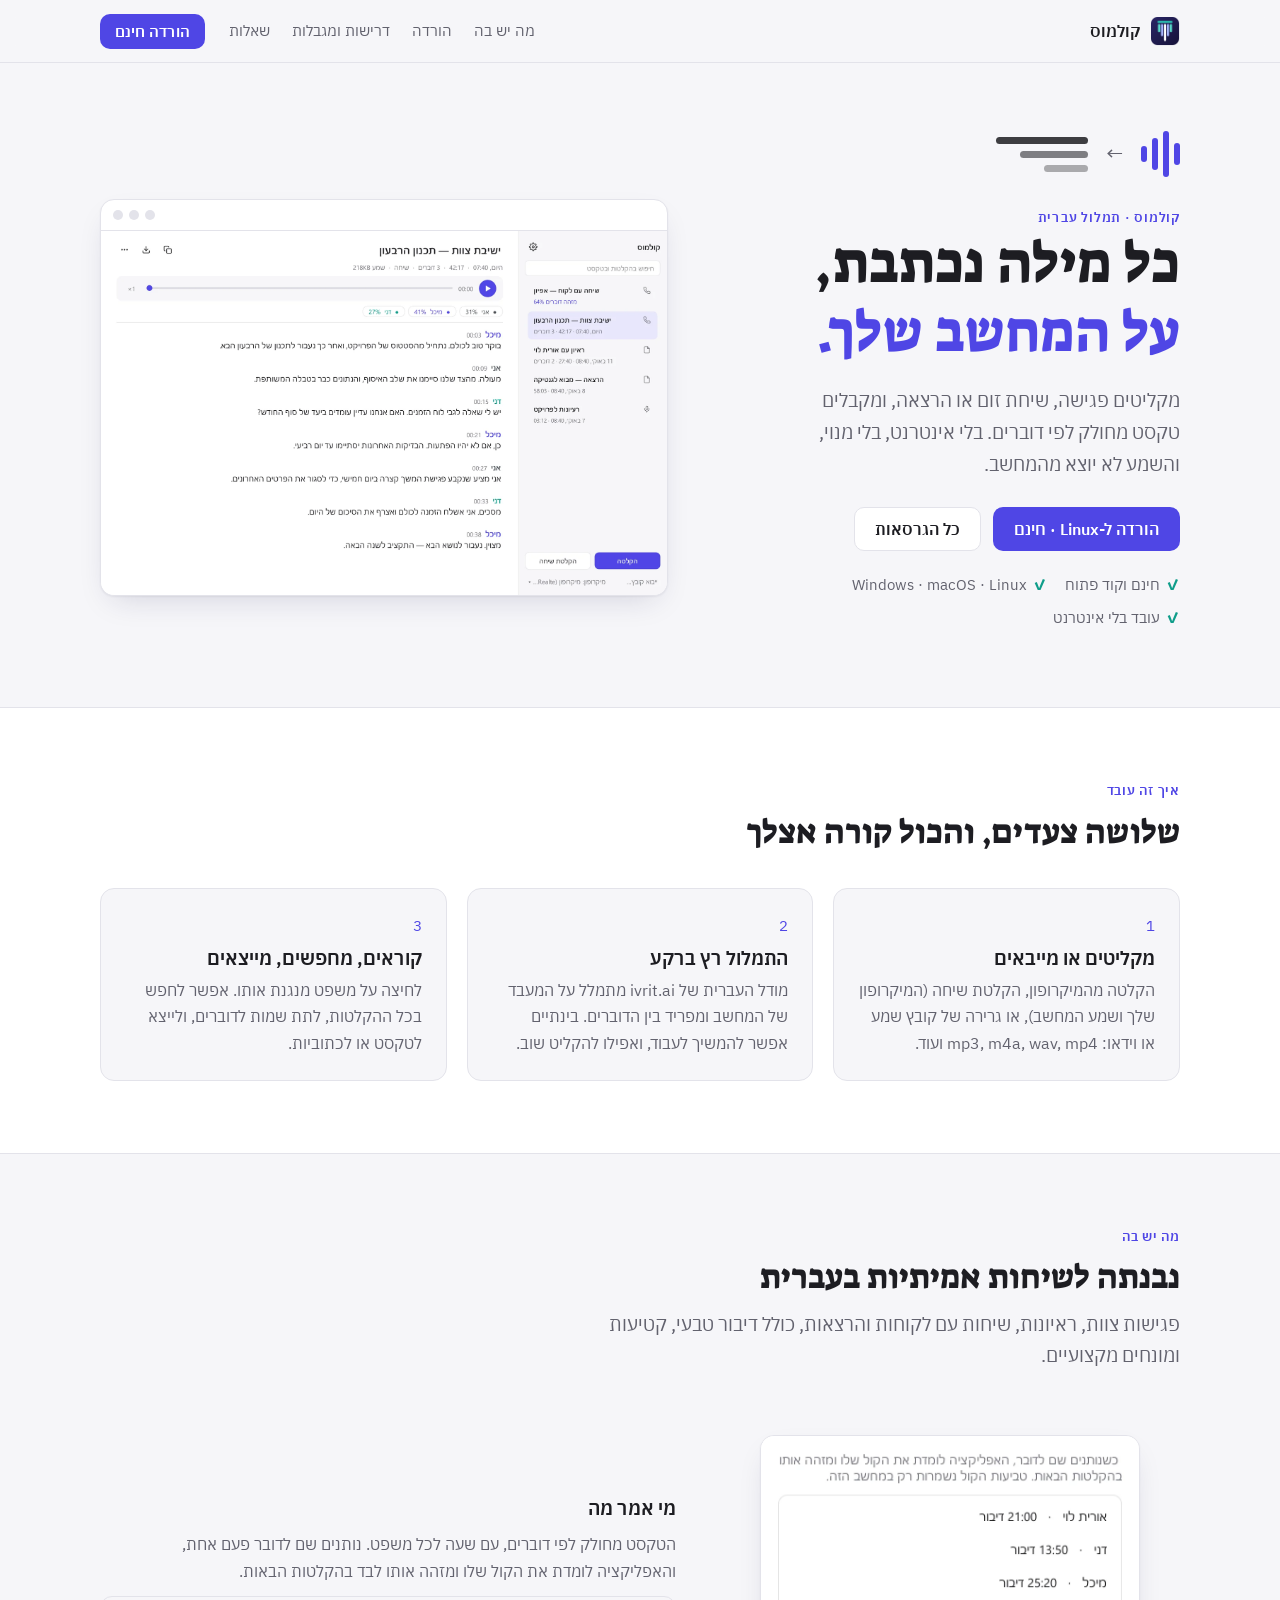
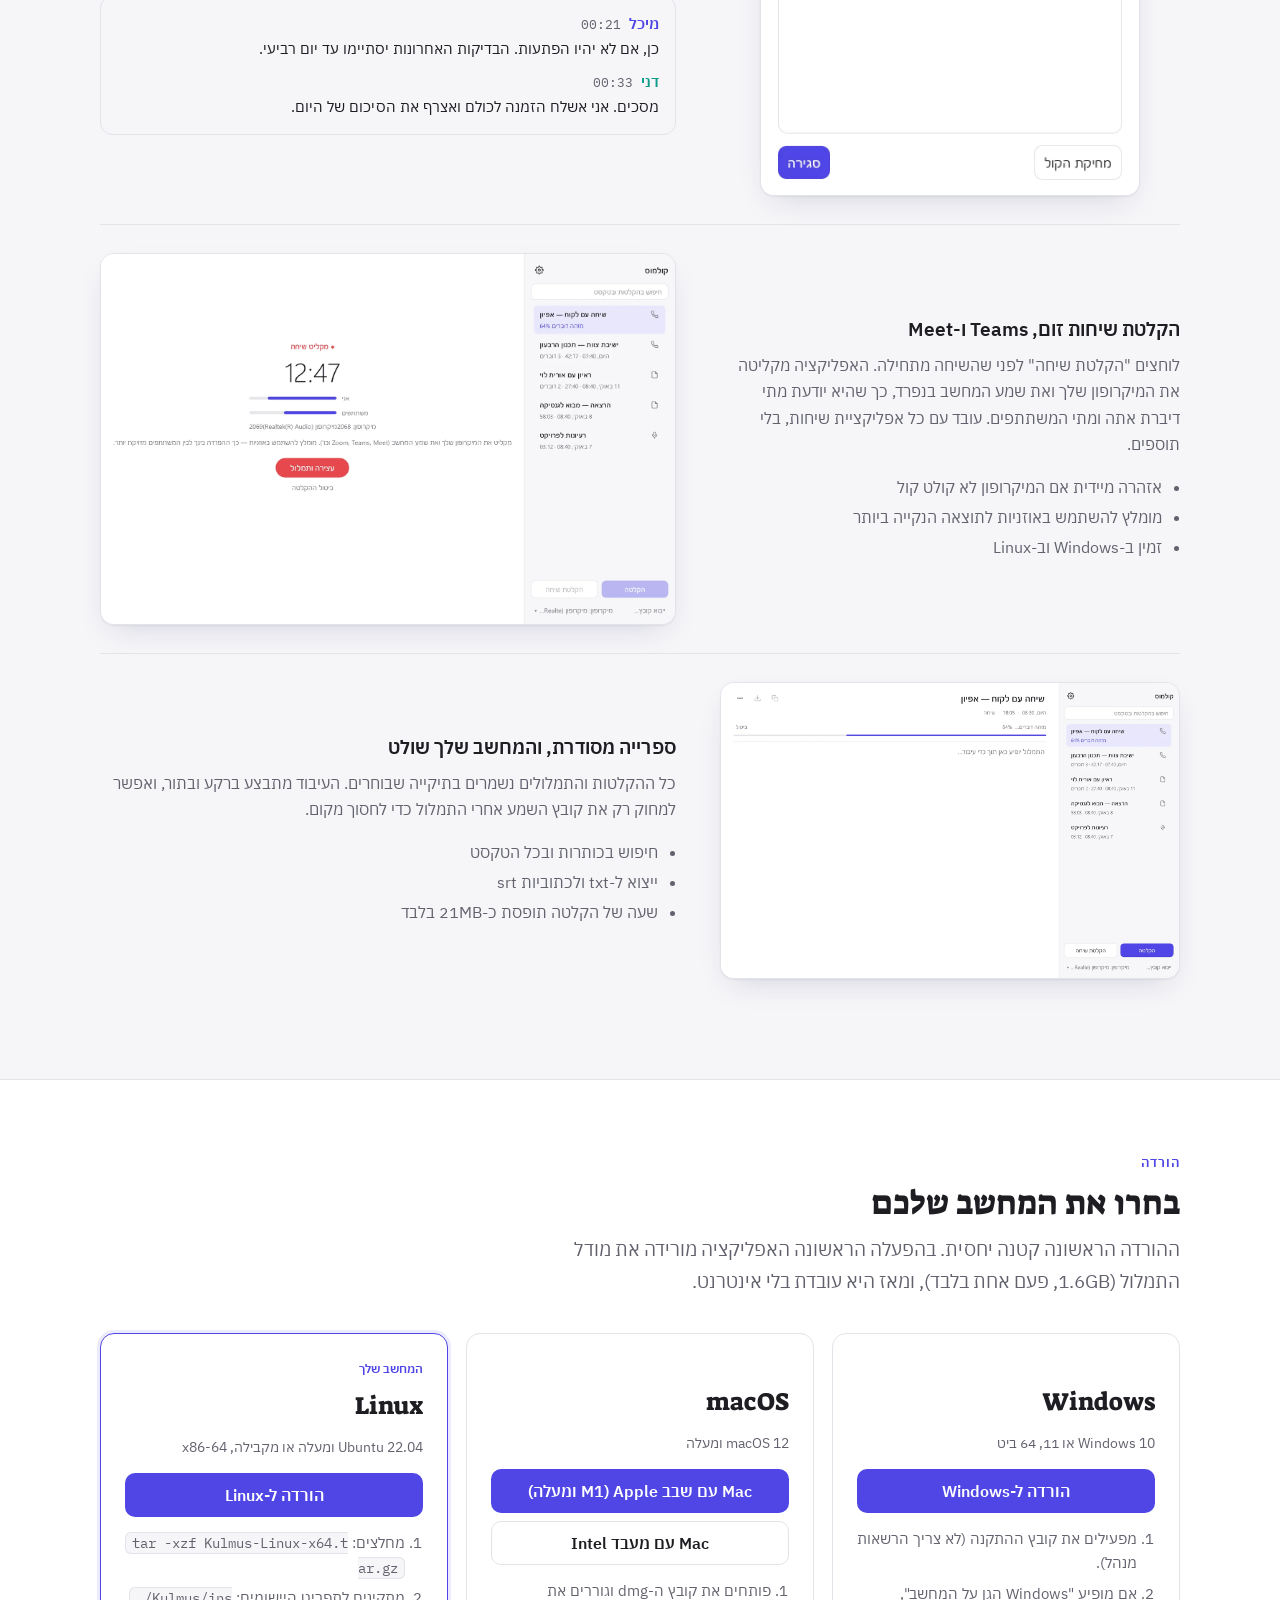
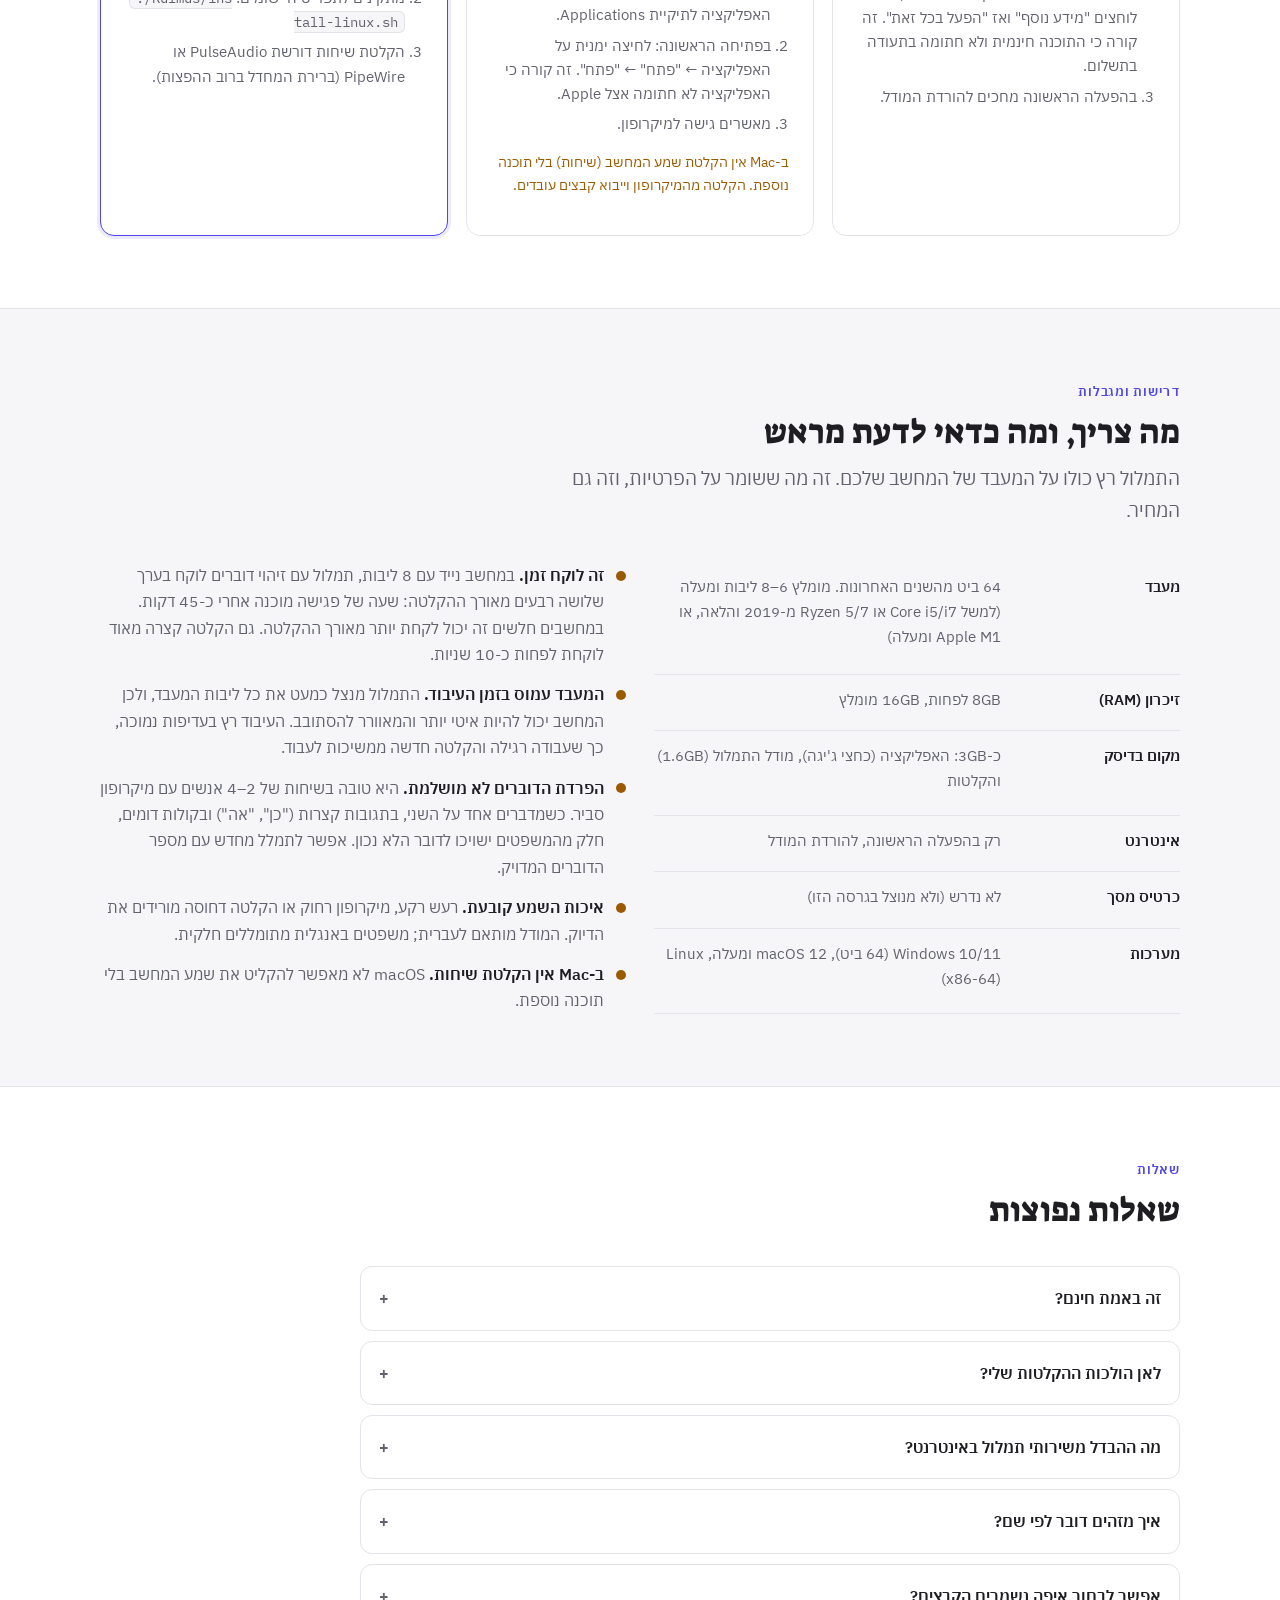
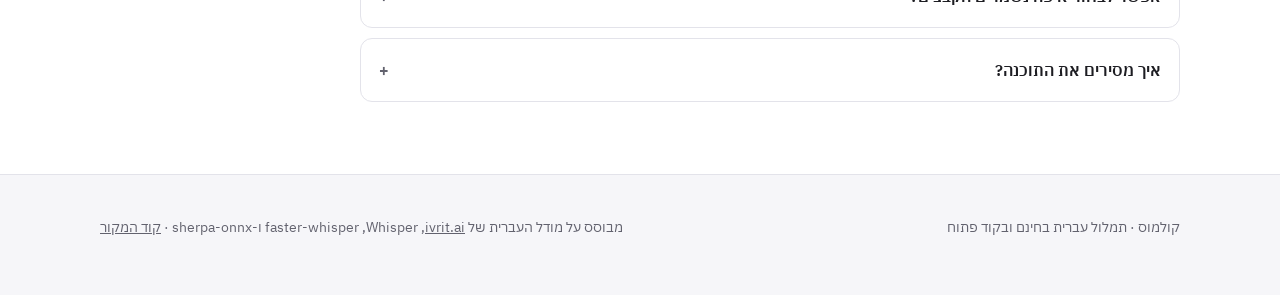
==== site/index.html @ 9f20a171 "Kulmus 1.0.0: offline Hebrew transcription for Windows, macOS and Linux Co-Authored-By: Claude Opus " ====
<!doctype html>
<html lang="he" dir="rtl">
<head>
<meta charset="utf-8">
<meta name="viewport" content="width=device-width, initial-scale=1, viewport-fit=cover">
<meta name="description" content="קולמוס: תוכנה חינמית בקוד פתוח לתמלול עברית על המחשב, בלי אינטרנט: הקלטות, שיחות זום וקבצים, עם הפרדת דוברים וזיהוי קולות לפי שם. Windows, macOS ו-Linux.">
<meta property="og:title" content="קולמוס — תמלול עברית על המחשב שלך">
<meta property="og:description" content="חינם, קוד פתוח, בלי אינטרנט. הקלטות, שיחות זום וקבצים, עם הפרדת דוברים.">
<meta property="og:image" content="img/main.webp">
<link rel="icon" type="image/png" href="img/favicon.png">
<title>קולמוס</title>
<link rel="preconnect" href="https://fonts.googleapis.com">
<link rel="preconnect" href="https://fonts.gstatic.com" crossorigin>
<link rel="stylesheet" href="https://fonts.googleapis.com/css2?family=IBM+Plex+Mono:wght@400;500&family=IBM+Plex+Sans+Hebrew:wght@400;500;600&family=Suez+One&display=swap">
<style>
/* Layout: right-to-left product page; the hero pairs the promise with the real app window, then
   features (each with its screenshot), downloads per OS, requirements, limits, questions. */
:root {
  --bg: #F6F6F9;          /* page ground, a grey tinted toward the app's indigo */
  --surface: #FFFFFF;     /* cards, window frames */
  --ink: #1D1D22;         /* text (the app's own text colour) */
  --muted: #62626E;       /* secondary text */
  --line: #E3E3EA;        /* hairlines */
  --accent: #4F46E5;      /* the app's indigo */
  --accent-ink: #FFFFFF;
  --accent-soft: #ECEBFD;
  --teal: #0F9D8A;        /* second speaker colour in the app */
  --warn: #9A5B00;
  --shadow: 0 1px 2px rgb(30 27 75 / 6%), 0 12px 32px -12px rgb(30 27 75 / 18%);
  --display: "Suez One", "Frank Ruhl Libre", Georgia, serif;
  --body: "IBM Plex Sans Hebrew", "Segoe UI", Arial, sans-serif;
  --mono: "IBM Plex Mono", Consolas, monospace;
  --step-0: 1rem; --step-1: 1.2rem; --step-2: 1.55rem; --step-3: 2.1rem; --step-4: clamp(2.3rem, 5.2vw, 3.6rem);
}
@media (prefers-color-scheme: dark) {
  :root:not([data-theme="light"]) {
    --bg: #111117; --surface: #1A1A22; --ink: #ECECF3; --muted: #A2A2B2; --line: #2C2C38;
    --accent: #8C86FF; --accent-ink: #0E0E14; --accent-soft: #24233F; --teal: #3CC9B4; --warn: #E2A84B;
    --shadow: 0 1px 2px rgb(0 0 0 / 40%), 0 16px 40px -16px rgb(0 0 0 / 70%);
    color-scheme: dark;
  }
}
:root[data-theme="dark"] {
  --bg: #111117; --surface: #1A1A22; --ink: #ECECF3; --muted: #A2A2B2; --line: #2C2C38;
  --accent: #8C86FF; --accent-ink: #0E0E14; --accent-soft: #24233F; --teal: #3CC9B4; --warn: #E2A84B;
  --shadow: 0 1px 2px rgb(0 0 0 / 40%), 0 16px 40px -16px rgb(0 0 0 / 70%);
  color-scheme: dark;
}

* { box-sizing: border-box; }
body {
  margin: 0; background: var(--bg); color: var(--ink); font-family: var(--body); font-size: var(--step-0);
  line-height: 1.65; direction: rtl; -webkit-font-smoothing: antialiased;
}
.wrap { max-width: 1120px; margin-inline: auto; padding-inline: 20px; }
a { color: var(--accent); }
a:focus-visible, button:focus-visible, summary:focus-visible { outline: 3px solid var(--accent); outline-offset: 3px; border-radius: 6px; }
h1, h2, h3 { font-family: var(--display); font-weight: 400; line-height: 1.2; text-wrap: balance; margin: 0; }
h2 { font-size: var(--step-3); }
h3 { font-size: var(--step-1); font-family: var(--body); font-weight: 600; }
p { margin: 0; }
.mono, .num { font-family: var(--mono); font-variant-numeric: tabular-nums; }
.eyebrow { font-size: .8rem; font-weight: 600; letter-spacing: .06em; color: var(--accent); }

/* header */
header.top { position: sticky; top: env(safe-area-inset-top, 0px); z-index: 10; background: color-mix(in srgb, var(--bg) 88%, transparent);
  backdrop-filter: blur(10px); border-bottom: 1px solid var(--line); }
header.top .wrap { display: flex; align-items: center; gap: 24px; min-height: 62px; }
.brand { display: flex; align-items: center; gap: 10px; text-decoration: none; color: var(--ink); font-weight: 600; }
.brand img { width: 30px; height: 30px; border-radius: 8px; }
nav.links { display: flex; gap: 22px; margin-inline-start: auto; font-size: .95rem; }
nav.links a { color: var(--muted); text-decoration: none; }
nav.links a:hover { color: var(--ink); }
.btn { display: inline-flex; align-items: center; justify-content: center; gap: 8px; border-radius: 10px; padding: 11px 20px;
  font: 600 1rem var(--body); text-decoration: none; border: 1px solid transparent; cursor: pointer; white-space: nowrap; }
.btn-primary { background: var(--accent); color: var(--accent-ink); }
.btn-primary:hover { filter: brightness(1.08); }
.btn-quiet { background: var(--surface); color: var(--ink); border-color: var(--line); }
.btn-quiet:hover { border-color: var(--muted); }
.btn-sm { padding: 7px 14px; font-size: .92rem; }
@media (max-width: 760px) { nav.links { display: none; } header.top .btn { margin-inline-start: auto; } }

/* hero */
.hero { padding-block: 64px 40px; }
.hero .wrap { display: grid; grid-template-columns: minmax(0, 0.9fr) minmax(0, 1.1fr); gap: 48px; align-items: center; }
.hero h1 { font-size: var(--step-4); }
.hero h1 .soft { color: var(--accent); }
.lede { font-size: var(--step-1); color: var(--muted); margin-top: 18px; max-width: 34ch; }
.cta { display: flex; flex-wrap: wrap; gap: 12px; margin-top: 28px; }
.facts { display: flex; flex-wrap: wrap; gap: 8px 18px; margin-top: 22px; color: var(--muted); font-size: .92rem; }
.facts span::before { content: "✓"; color: var(--teal); margin-inline-end: 6px; font-weight: 700; }
.counter { margin-top: 14px; font-size: .92rem; color: var(--muted); min-height: 1.6em; }
.counter b { color: var(--ink); font-family: var(--mono); font-weight: 500; }

/* waveform turning into lines: the app's own mark, in motion */
.mark { display: flex; align-items: center; gap: 18px; height: 54px; margin-bottom: 26px; }
.mark .bars { display: flex; align-items: center; gap: 5px; height: 100%; }
.mark .bars i { width: 6px; border-radius: 3px; background: var(--accent); animation: wave 1.6s ease-in-out infinite; }
.mark .bars i:nth-child(1) { height: 40%; animation-delay: -.2s; }
.mark .bars i:nth-child(2) { height: 85%; animation-delay: -.6s; }
.mark .bars i:nth-child(3) { height: 60%; animation-delay: -1s; }
.mark .bars i:nth-child(4) { height: 30%; animation-delay: -.4s; }
.mark .arrow { color: var(--muted); font-size: 1.3rem; }
.mark .lines { display: grid; gap: 7px; }
.mark .lines i { display: block; height: 7px; border-radius: 4px; background: var(--ink); opacity: .85; justify-self: start; }
.mark .lines i:nth-child(1) { width: 92px; }
.mark .lines i:nth-child(2) { width: 68px; opacity: .55; }
.mark .lines i:nth-child(3) { width: 44px; opacity: .35; }
@keyframes wave { 0%, 100% { transform: scaleY(1); } 50% { transform: scaleY(.45); } }
@media (prefers-reduced-motion: reduce) { .mark .bars i { animation: none; } }

.window { background: var(--surface); border: 1px solid var(--line); border-radius: 14px; box-shadow: var(--shadow); overflow: hidden; }
.window .chrome { display: flex; gap: 6px; padding: 10px 12px; border-bottom: 1px solid var(--line); direction: ltr; }
.window .chrome i { width: 10px; height: 10px; border-radius: 50%; background: var(--line); }
.window img { display: block; width: 100%; height: auto; }

@media (max-width: 900px) { .hero .wrap { grid-template-columns: minmax(0, 1fr); gap: 36px; } .lede { max-width: none; } }

/* sections */
section.band { padding-block: 72px; }
section.band.alt { background: var(--surface); border-block: 1px solid var(--line); }
.head { display: grid; gap: 10px; max-width: 62ch; margin-bottom: 36px; }
.head p { color: var(--muted); font-size: var(--step-1); }

/* how it works: a real sequence */
.steps { display: grid; grid-template-columns: repeat(3, minmax(0, 1fr)); gap: 20px; counter-reset: step; }
.step { padding: 24px; border-radius: 14px; background: var(--bg); border: 1px solid var(--line); display: grid; gap: 8px; align-content: start; }
.step::before { counter-increment: step; content: counter(step); font-family: var(--mono); color: var(--accent); font-size: .95rem; }
.step p { color: var(--muted); }
@media (max-width: 760px) { .steps { grid-template-columns: minmax(0, 1fr); } }

/* features with screenshots */
.feature { display: grid; grid-template-columns: minmax(0, 1fr) minmax(0, 1.25fr); gap: 44px; align-items: center; padding-block: 28px; }
.feature + .feature { border-top: 1px solid var(--line); }
.feature:nth-child(even) .copy { order: 2; }
.feature .copy { display: grid; gap: 12px; }
.feature .copy p { color: var(--muted); }
.feature ul { margin: 4px 0 0; padding-inline-start: 1.1em; color: var(--muted); display: grid; gap: 4px; }
.feature .shot-small { max-width: 380px; justify-self: center; width: 100%; }
@media (max-width: 860px) { .feature { grid-template-columns: minmax(0, 1fr); gap: 22px; } .feature:nth-child(even) .copy { order: 0; } }

.transcript { font-size: .95rem; background: var(--bg); border: 1px solid var(--line); border-radius: 12px; padding: 14px 16px; display: grid; gap: 8px; }
.transcript .who { font-weight: 600; }
.transcript .t { font-family: var(--mono); color: var(--muted); font-size: .8rem; margin-inline-start: 8px; }
.who.a { color: var(--accent); } .who.b { color: var(--teal); }

/* downloads */
.dl-grid { display: grid; grid-template-columns: repeat(3, minmax(0, 1fr)); gap: 18px; }
.os { background: var(--surface); border: 1px solid var(--line); border-radius: 14px; padding: 24px; display: grid; gap: 14px; align-content: start; }
.os.mine { border-color: var(--accent); box-shadow: 0 0 0 3px var(--accent-soft); }
.os .tag { font-size: .78rem; color: var(--accent); font-weight: 600; min-height: 1.3em; }
.os h3 { font-family: var(--display); font-weight: 400; font-size: var(--step-2); }
.os .meta { color: var(--muted); font-size: .88rem; }
.os .buttons { display: grid; gap: 8px; }
.os ol { margin: 0; padding-inline-start: 1.2em; color: var(--muted); font-size: .92rem; display: grid; gap: 6px; }
.os code, .q code { font-family: var(--mono); font-size: .85rem; background: var(--bg); border: 1px solid var(--line); border-radius: 6px; padding: 1px 6px; direction: ltr; unicode-bidi: isolate; word-break: break-all; }
.os .count { font-size: .85rem; color: var(--muted); }
.os .count b { font-family: var(--mono); font-weight: 500; color: var(--ink); }
.note { font-size: .88rem; color: var(--warn); }
@media (max-width: 900px) { .dl-grid { grid-template-columns: minmax(0, 1fr); } }

/* requirements + limits */
.specs { display: grid; grid-template-columns: minmax(0, 1fr) minmax(0, 1fr); gap: 28px; }
.spec-table { width: 100%; border-collapse: collapse; font-size: .95rem; }
.spec-table th, .spec-table td { text-align: start; padding: 12px 0; border-bottom: 1px solid var(--line); vertical-align: top; }
.spec-table th { font-weight: 600; width: 34%; padding-inline-end: 14px; }
.spec-table td { color: var(--muted); }
.limits { display: grid; gap: 14px; }
.limit { display: grid; grid-template-columns: auto minmax(0, 1fr); gap: 12px; align-items: start; }
.limit .dot { width: 10px; height: 10px; border-radius: 50%; background: var(--warn); margin-top: .55em; }
.limit p { color: var(--muted); }
.limit b { color: var(--ink); font-weight: 600; }
@media (max-width: 860px) { .specs { grid-template-columns: minmax(0, 1fr); } }

/* questions */
.faq { display: grid; gap: 10px; max-width: 820px; }
details.q { background: var(--surface); border: 1px solid var(--line); border-radius: 12px; padding: 4px 18px; }
details.q summary { cursor: pointer; font-weight: 600; padding-block: 14px; list-style: none; display: flex; justify-content: space-between; gap: 12px; }
details.q summary::-webkit-details-marker { display: none; }
details.q summary::after { content: "+"; color: var(--muted); font-family: var(--mono); }
details.q[open] summary::after { content: "−"; }
details.q p { color: var(--muted); padding-bottom: 16px; }

footer { padding-block: 40px 56px; color: var(--muted); font-size: .9rem; }
footer .wrap { display: flex; flex-wrap: wrap; gap: 12px 28px; justify-content: space-between; }
footer a { color: var(--muted); }
</style>
</head>
<body>


<header class="top">
  <div class="wrap">
    <a class="brand" href="#top"><img src="img/icon.png" alt=""><span>קולמוס</span></a>
    <nav class="links" aria-label="ניווט">
      <a href="#features">מה יש בה</a>
      <a href="#download">הורדה</a>
      <a href="#requirements">דרישות ומגבלות</a>
      <a href="#faq">שאלות</a>
    </nav>
    <a class="btn btn-primary btn-sm" href="#download">הורדה חינם</a>
  </div>
</header>

<main id="top">
  <section class="hero">
    <div class="wrap">
      <div>
        <div class="mark" aria-hidden="true">
          <span class="bars"><i></i><i></i><i></i><i></i></span>
          <span class="arrow">←</span>
          <span class="lines"><i></i><i></i><i></i></span>
        </div>
        <p class="eyebrow">קולמוס · תמלול עברית</p>
        <h1>כל מילה נכתבת, <span class="soft">על המחשב שלך.</span></h1>
        <p class="lede">מקליטים פגישה, שיחת זום או הרצאה, ומקבלים טקסט מחולק לפי דוברים. בלי אינטרנט, בלי מנוי, והשמע לא יוצא מהמחשב.</p>
        <div class="cta">
          <a class="btn btn-primary" id="hero-dl" href="#download">הורדה חינם</a>
          <a class="btn btn-quiet" href="#download">כל הגרסאות</a>
        </div>
        <div class="facts"><span>חינם וקוד פתוח</span><span>Windows · macOS · Linux</span><span>עובד בלי אינטרנט</span></div>
        <p class="counter" id="total-count" aria-live="polite"></p>
      </div>
      <div class="window">
        <div class="chrome" aria-hidden="true"><i></i><i></i><i></i></div>
        <img src="img/main.webp" width="1600" height="1031" alt="חלון האפליקציה: ספריית הקלטות בצד ימין, ותמלול של ישיבת צוות מחולק לפי הדוברים מיכל, דני ואני, עם נגן שמע מעליו.">
      </div>
    </div>
  </section>

  <section class="band alt" id="how">
    <div class="wrap">
      <div class="head">
        <span class="eyebrow">איך זה עובד</span>
        <h2>שלושה צעדים, והכול קורה אצלך</h2>
      </div>
      <div class="steps">
        <div class="step"><h3>מקליטים או מייבאים</h3><p>הקלטה מהמיקרופון, הקלטת שיחה (המיקרופון שלך ושמע המחשב), או גרירה של קובץ שמע או וידאו: mp3, m4a, wav, mp4 ועוד.</p></div>
        <div class="step"><h3>התמלול רץ ברקע</h3><p>מודל העברית של ivrit.ai מתמלל על המעבד של המחשב ומפריד בין הדוברים. בינתיים אפשר להמשיך לעבוד, ואפילו להקליט שוב.</p></div>
        <div class="step"><h3>קוראים, מחפשים, מייצאים</h3><p>לחיצה על משפט מנגנת אותו. אפשר לחפש בכל ההקלטות, לתת שמות לדוברים, ולייצא לטקסט או לכתוביות.</p></div>
      </div>
    </div>
  </section>

  <section class="band" id="features">
    <div class="wrap">
      <div class="head">
        <span class="eyebrow">מה יש בה</span>
        <h2>נבנתה לשיחות אמיתיות בעברית</h2>
        <p>פגישות צוות, ראיונות, שיחות עם לקוחות והרצאות, כולל דיבור טבעי, קטיעות ומונחים מקצועיים.</p>
      </div>

      <div class="feature">
        <div class="copy">
          <h3>מי אמר מה</h3>
          <p>הטקסט מחולק לפי דוברים, עם שעה לכל משפט. נותנים שם לדובר פעם אחת, והאפליקציה לומדת את הקול שלו ומזהה אותו לבד בהקלטות הבאות.</p>
          <div class="transcript" aria-label="דוגמה לתמלול">
            <div><span class="who a">מיכל</span><span class="t">00:21</span><br>כן, אם לא יהיו הפתעות. הבדיקות האחרונות יסתיימו עד יום רביעי.</div>
            <div><span class="who b">דני</span><span class="t">00:33</span><br>מסכים. אני אשלח הזמנה לכולם ואצרף את הסיכום של היום.</div>
          </div>
        </div>
        <div class="window shot-small"><img src="img/voices.webp" width="800" height="760" alt="חלון 'קולות מוכרים' עם שלושה קולות שמורים: אורית לוי, דני ומיכל, ומשך הדיבור שנלמד לכל אחד."></div>
      </div>

      <div class="feature">
        <div class="copy">
          <h3>הקלטת שיחות זום, Teams ו-Meet</h3>
          <p>לוחצים "הקלטת שיחה" לפני שהשיחה מתחילה. האפליקציה מקליטה את המיקרופון שלך ואת שמע המחשב בנפרד, כך שהיא יודעת מתי דיברת אתה ומתי המשתתפים. עובד עם כל אפליקציית שיחות, בלי תוספים.</p>
          <ul>
            <li>אזהרה מיידית אם המיקרופון לא קולט קול</li>
            <li>מומלץ להשתמש באוזניות לתוצאה הנקייה ביותר</li>
            <li>זמין ב-Windows וב-Linux</li>
          </ul>
        </div>
        <div class="window"><img src="img/recording.webp" width="1600" height="1031" alt="מסך הקלטת שיחה: שעון 12:47, מדי עוצמה ל'אני' ול'משתתפים', וכפתור עצירה ותמלול."></div>
      </div>

      <div class="feature">
        <div class="copy">
          <h3>ספרייה מסודרת, והמחשב שלך שולט</h3>
          <p>כל ההקלטות והתמלולים נשמרים בתיקייה שבוחרים. העיבוד מתבצע ברקע ובתור, ואפשר למחוק רק את קובץ השמע אחרי התמלול כדי לחסוך מקום.</p>
          <ul>
            <li>חיפוש בכותרות ובכל הטקסט</li>
            <li>ייצוא ל-txt ולכתוביות srt</li>
            <li>שעה של הקלטה תופסת כ-21MB בלבד</li>
          </ul>
        </div>
        <div class="window"><img src="img/processing.webp" width="1600" height="1031" alt="רשימת הקלטות: שיחה עם לקוח בעיבוד, 'מזהה דוברים 64%', ומתחתיה ישיבת צוות, ראיון, הרצאה והקלטה קצרה."></div>
      </div>
    </div>
  </section>

  <section class="band alt" id="download">
    <div class="wrap">
      <div class="head">
        <span class="eyebrow">הורדה</span>
        <h2>בחרו את המחשב שלכם</h2>
        <p>ההורדה הראשונה קטנה יחסית. בהפעלה הראשונה האפליקציה מורידה את מודל התמלול (1.6GB, פעם אחת בלבד), ומאז היא עובדת בלי אינטרנט.</p>
      </div>
      <div class="dl-grid">
        <article class="os" data-os="win">
          <span class="tag"></span>
          <h3>Windows</h3>
          <p class="meta">Windows 10 או 11, ‏64 ביט</p>
          <div class="buttons"><a class="btn btn-primary" data-asset="Kulmus-Windows-Setup.exe" href="#">הורדה ל-Windows</a></div>
          <ol>
            <li>מפעילים את קובץ ההתקנה (לא צריך הרשאות מנהל).</li>
            <li>אם מופיע "Windows הגן על המחשב", לוחצים "מידע נוסף" ואז "הפעל בכל זאת". זה קורה כי התוכנה חינמית ולא חתומה בתעודה בתשלום.</li>
            <li>בהפעלה הראשונה מחכים להורדת המודל.</li>
          </ol>
          <p class="count" data-count="Kulmus-Windows-Setup.exe"></p>
        </article>
        <article class="os" data-os="mac">
          <span class="tag"></span>
          <h3>macOS</h3>
          <p class="meta">macOS 12 ומעלה</p>
          <div class="buttons">
            <a class="btn btn-primary" data-asset="Kulmus-macOS-AppleSilicon.dmg" href="#">Mac עם שבב Apple ‏(M1 ומעלה)</a>
            <a class="btn btn-quiet" data-asset="Kulmus-macOS-Intel.dmg" href="#">Mac עם מעבד Intel</a>
          </div>
          <ol>
            <li>פותחים את קובץ ה-dmg וגוררים את האפליקציה לתיקיית Applications.</li>
            <li>בפתיחה הראשונה: לחיצה ימנית על האפליקציה ← "פתח" ← "פתח". זה קורה כי האפליקציה לא חתומה אצל Apple.</li>
            <li>מאשרים גישה למיקרופון.</li>
          </ol>
          <p class="note">ב-Mac אין הקלטת שמע המחשב (שיחות) בלי תוכנה נוספת. הקלטה מהמיקרופון וייבוא קבצים עובדים.</p>
          <p class="count" data-count="Kulmus-macOS-AppleSilicon.dmg Kulmus-macOS-Intel.dmg"></p>
        </article>
        <article class="os" data-os="linux">
          <span class="tag"></span>
          <h3>Linux</h3>
          <p class="meta">Ubuntu 22.04 ומעלה או מקבילה, x86-64</p>
          <div class="buttons"><a class="btn btn-primary" data-asset="Kulmus-Linux-x64.tar.gz" href="#">הורדה ל-Linux</a></div>
          <ol>
            <li>מחלצים: <code>tar -xzf Kulmus-Linux-x64.tar.gz</code></li>
            <li>מתקינים לתפריט היישומים: <code>./Kulmus/install-linux.sh</code></li>
            <li>הקלטת שיחות דורשת PulseAudio או PipeWire (ברירת המחדל ברוב ההפצות).</li>
          </ol>
          <p class="count" data-count="Kulmus-Linux-x64.tar.gz"></p>
        </article>
      </div>
    </div>
  </section>

  <section class="band" id="requirements">
    <div class="wrap">
      <div class="head">
        <span class="eyebrow">דרישות ומגבלות</span>
        <h2>מה צריך, ומה כדאי לדעת מראש</h2>
        <p>התמלול רץ כולו על המעבד של המחשב שלכם. זה מה ששומר על הפרטיות, וזה גם המחיר.</p>
      </div>
      <div class="specs">
        <table class="spec-table">
          <tbody>
            <tr><th>מעבד</th><td>64 ביט מהשנים האחרונות. מומלץ 6–8 ליבות ומעלה (למשל Core i5/i7 או Ryzen 5/7 מ-2019 והלאה, או Apple M1 ומעלה)</td></tr>
            <tr><th>זיכרון (RAM)</th><td>8GB לפחות, ‏16GB מומלץ</td></tr>
            <tr><th>מקום בדיסק</th><td>כ-3GB: האפליקציה (כחצי ג'יגה), מודל התמלול (1.6GB) והקלטות</td></tr>
            <tr><th>אינטרנט</th><td>רק בהפעלה הראשונה, להורדת המודל</td></tr>
            <tr><th>כרטיס מסך</th><td>לא נדרש (ולא מנוצל בגרסה הזו)</td></tr>
            <tr><th>מערכות</th><td>Windows 10/11 ‏(64 ביט), macOS 12 ומעלה, Linux ‏(x86-64)</td></tr>
          </tbody>
        </table>
        <div class="limits">
          <div class="limit"><span class="dot"></span><p><b>זה לוקח זמן.</b> במחשב נייד עם 8 ליבות, תמלול עם זיהוי דוברים לוקח בערך שלושה רבעים מאורך ההקלטה: שעה של פגישה מוכנה אחרי כ-45 דקות. במחשבים חלשים זה יכול לקחת יותר מאורך ההקלטה. גם הקלטה קצרה מאוד לוקחת לפחות כ-10 שניות.</p></div>
          <div class="limit"><span class="dot"></span><p><b>המעבד עמוס בזמן העיבוד.</b> התמלול מנצל כמעט את כל ליבות המעבד, ולכן המחשב יכול להיות איטי יותר והמאוורר להסתובב. העיבוד רץ בעדיפות נמוכה, כך שעבודה רגילה והקלטה חדשה ממשיכות לעבוד.</p></div>
          <div class="limit"><span class="dot"></span><p><b>הפרדת הדוברים לא מושלמת.</b> היא טובה בשיחות של 2–4 אנשים עם מיקרופון סביר. כשמדברים אחד על השני, בתגובות קצרות ("כן", "אה") ובקולות דומים, חלק מהמשפטים ישויכו לדובר הלא נכון. אפשר לתמלל מחדש עם מספר הדוברים המדויק.</p></div>
          <div class="limit"><span class="dot"></span><p><b>איכות השמע קובעת.</b> רעש רקע, מיקרופון רחוק או הקלטה דחוסה מורידים את הדיוק. המודל מותאם לעברית; משפטים באנגלית מתומללים חלקית.</p></div>
          <div class="limit"><span class="dot"></span><p><b>ב-Mac אין הקלטת שיחות.</b> macOS לא מאפשר להקליט את שמע המחשב בלי תוכנה נוספת.</p></div>
        </div>
      </div>
    </div>
  </section>

  <section class="band alt" id="faq">
    <div class="wrap">
      <div class="head"><span class="eyebrow">שאלות</span><h2>שאלות נפוצות</h2></div>
      <div class="faq">
        <details class="q"><summary>זה באמת חינם?</summary><p>כן. התוכנה חינמית לגמרי, בלי מנוי ובלי הגבלת דקות, והקוד שלה פתוח לכולם (רישיון MIT).</p></details>
        <details class="q"><summary>לאן הולכות ההקלטות שלי?</summary><p>לשום מקום. השמע, הטקסט וטביעות הקול נשמרים רק בתיקייה במחשב שלכם. אחרי הורדת המודל בהפעלה הראשונה, התוכנה לא שולחת דבר לאינטרנט.</p></details>
        <details class="q"><summary>מה ההבדל משירותי תמלול באינטרנט?</summary><p>שירותים באינטרנט מהירים יותר כי הם רצים על שרתים חזקים, אבל השמע עולה אליהם ולרוב יש תשלום לפי דקה. כאן הכול נשאר אצלכם, בלי עלות, במחיר של עיבוד איטי יותר.</p></details>
        <details class="q"><summary>איך מזהים דובר לפי שם?</summary><p>לוחצים על "דובר 1" בתמלול ומקלידים שם. מאותו רגע האפליקציה זוכרת את הקול, ומסמנת אותו בשמו גם בהקלטות קיימות וגם בהקלטות הבאות. את הקולות השמורים אפשר למחוק בכל רגע מההגדרות.</p></details>
        <details class="q"><summary>אפשר לבחור איפה נשמרים הקבצים?</summary><p>כן. בהגדרות (סמל גלגל השיניים) בוחרים תיקייה, למשל בכונן חיצוני או בתיקייה מסונכרנת, ואפשר להעביר אליה את ההקלטות הקיימות.</p></details>
        <details class="q"><summary>איך מסירים את התוכנה?</summary><p>ב-Windows: "הסרת קולמוס" מתפריט התחל, או דרך הגדרות ← אפליקציות. ב-Mac: גוררים את האפליקציה לפח. ב-Linux: מוחקים את <code>~/.local/opt/Kulmus</code>. ההקלטות נשארות בתיקייה שלהן עד שמוחקים אותן.</p></details>
      </div>
    </div>
  </section>
</main>

<footer>
  <div class="wrap">
    <span>קולמוס · תמלול עברית בחינם ובקוד פתוח</span>
    <span>מבוסס על מודל העברית של <a href="https://huggingface.co/ivrit-ai/whisper-large-v3-turbo-ct2" rel="noopener">ivrit.ai</a>, ‏Whisper, ‏faster-whisper ו-sherpa-onnx · <a id="source-link" href="#" rel="noopener">קוד המקור</a></span>
  </div>
</footer>

<script>
// ---- settings: fill these in once the project is published -------------------------------------
const CONFIG = {
  repo: "omrin/kulmus",   // GitHub repository whose Releases hold the installers
  counterEndpoint: "",                      // optional, own server: "api/stats.php" (see api/README)
  downloadVia: "",                          // optional, own server: "api/download.php?file="
};
// --------------------------------------------------------------------------------------------------

const configured = !CONFIG.repo.startsWith("YOUR-");
const releaseUrl = (asset) => `https://github.com/${CONFIG.repo}/releases/latest/download/${asset}`;
const hrefFor = (asset) => CONFIG.downloadVia ? CONFIG.downloadVia + encodeURIComponent(asset) : releaseUrl(asset);

document.getElementById("source-link").href = configured ? `https://github.com/${CONFIG.repo}` : "#";
document.querySelectorAll("[data-asset]").forEach((a) => {
  a.href = configured ? hrefFor(a.dataset.asset) : "#download";
  a.rel = "noopener";
});

// suggest the visitor's own system
function detectOS() {
  const p = (navigator.userAgentData && navigator.userAgentData.platform) || navigator.platform || navigator.userAgent;
  if (/win/i.test(p)) return "win";
  if (/mac|iphone|ipad/i.test(p)) return "mac";
  if (/linux|x11/i.test(p) && !/android/i.test(navigator.userAgent)) return "linux";
  return null;
}
const os = detectOS();
const labels = { win: "הורדה ל-Windows", mac: "הורדה ל-Mac", linux: "הורדה ל-Linux" };
if (os) {
  const card = document.querySelector(`.os[data-os="${os}"]`);
  if (card) {
    card.classList.add("mine");
    card.querySelector(".tag").textContent = "המחשב שלך";
    const first = card.querySelector("[data-asset]");
    const hero = document.getElementById("hero-dl");
    hero.textContent = labels[os] + " · חינם";
    hero.href = first.href;
  }
}

// download counts: GitHub keeps a count per release file; an own-server counter can be added
const fmt = (n) => n.toLocaleString("he-IL");
async function loadCounts() {
  const counts = {};
  try {
    if (configured) {
      const r = await fetch(`https://api.github.com/repos/${CONFIG.repo}/releases?per_page=100`);
      if (r.ok) {
        for (const rel of await r.json()) for (const a of rel.assets || []) counts[a.name] = (counts[a.name] || 0) + a.download_count;
      }
    }
    if (CONFIG.counterEndpoint) {
      const r = await fetch(CONFIG.counterEndpoint, { cache: "no-store" });
      if (r.ok) for (const [k, v] of Object.entries(await r.json())) counts[k] = Math.max(counts[k] || 0, v);
    }
  } catch (e) { /* offline or blocked: the page works without the numbers */ }
  const total = Object.values(counts).reduce((s, n) => s + n, 0);
  if (total > 0) {
    document.getElementById("total-count").innerHTML = `כבר <b>${fmt(total)}</b> הורדות`;
    document.querySelectorAll("[data-count]").forEach((el) => {
      const n = el.dataset.count.split(" ").reduce((s, k) => s + (counts[k] || 0), 0);
      el.innerHTML = n ? `<b>${fmt(n)}</b> הורדות` : "";
    });
  }
}
loadCounts();
</script>

</body>
</html>
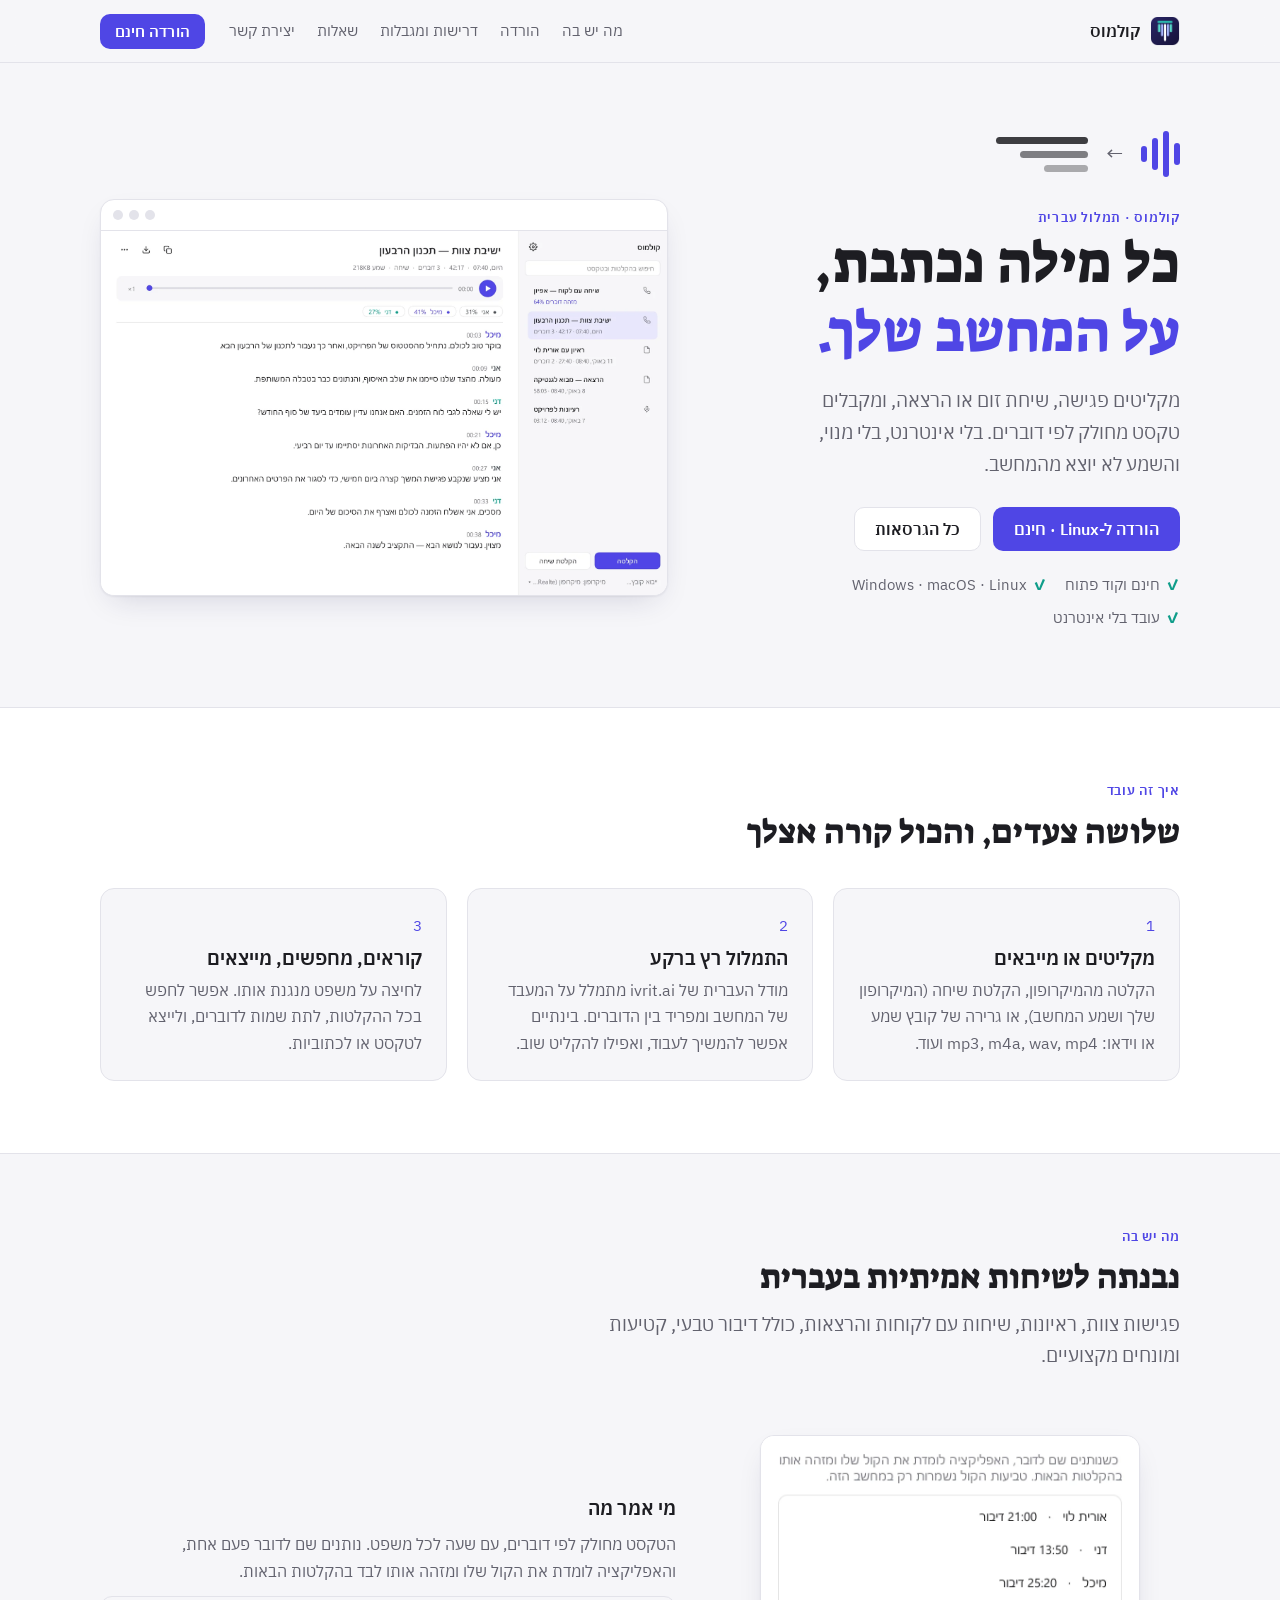
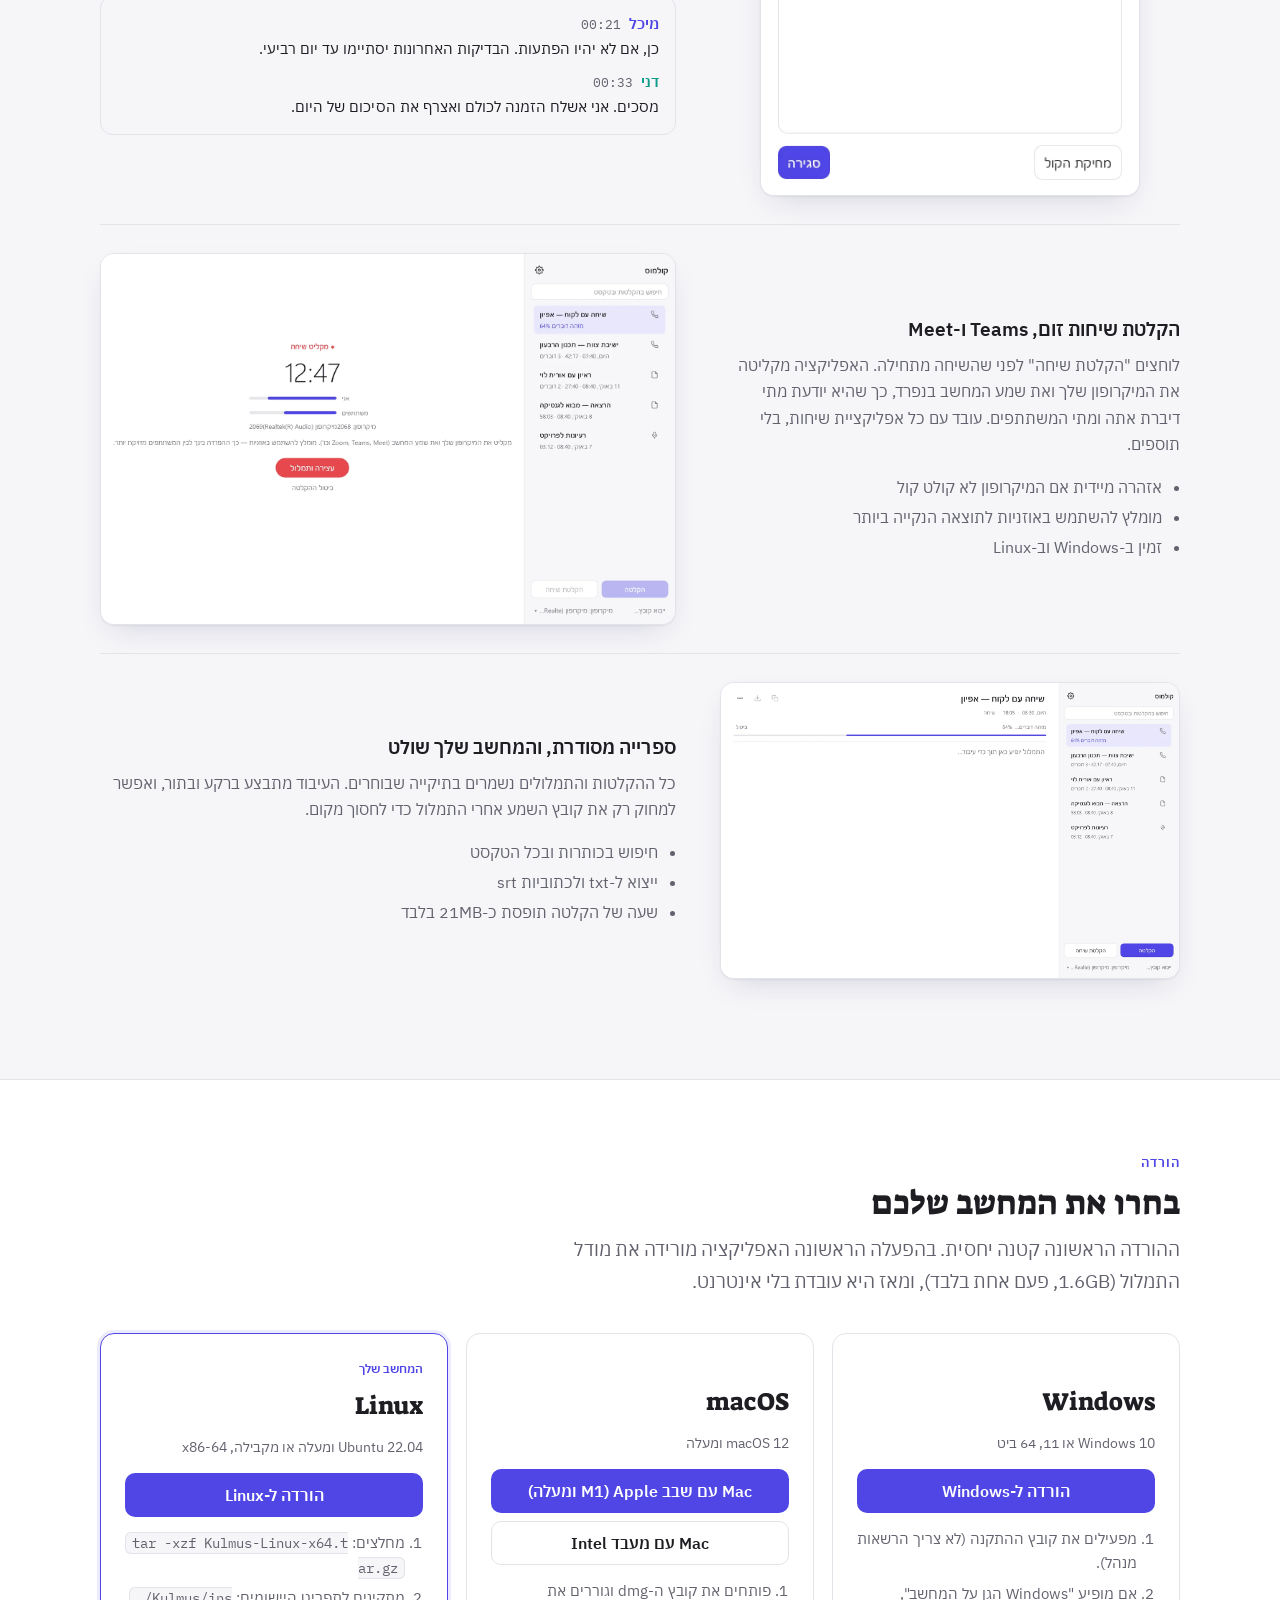
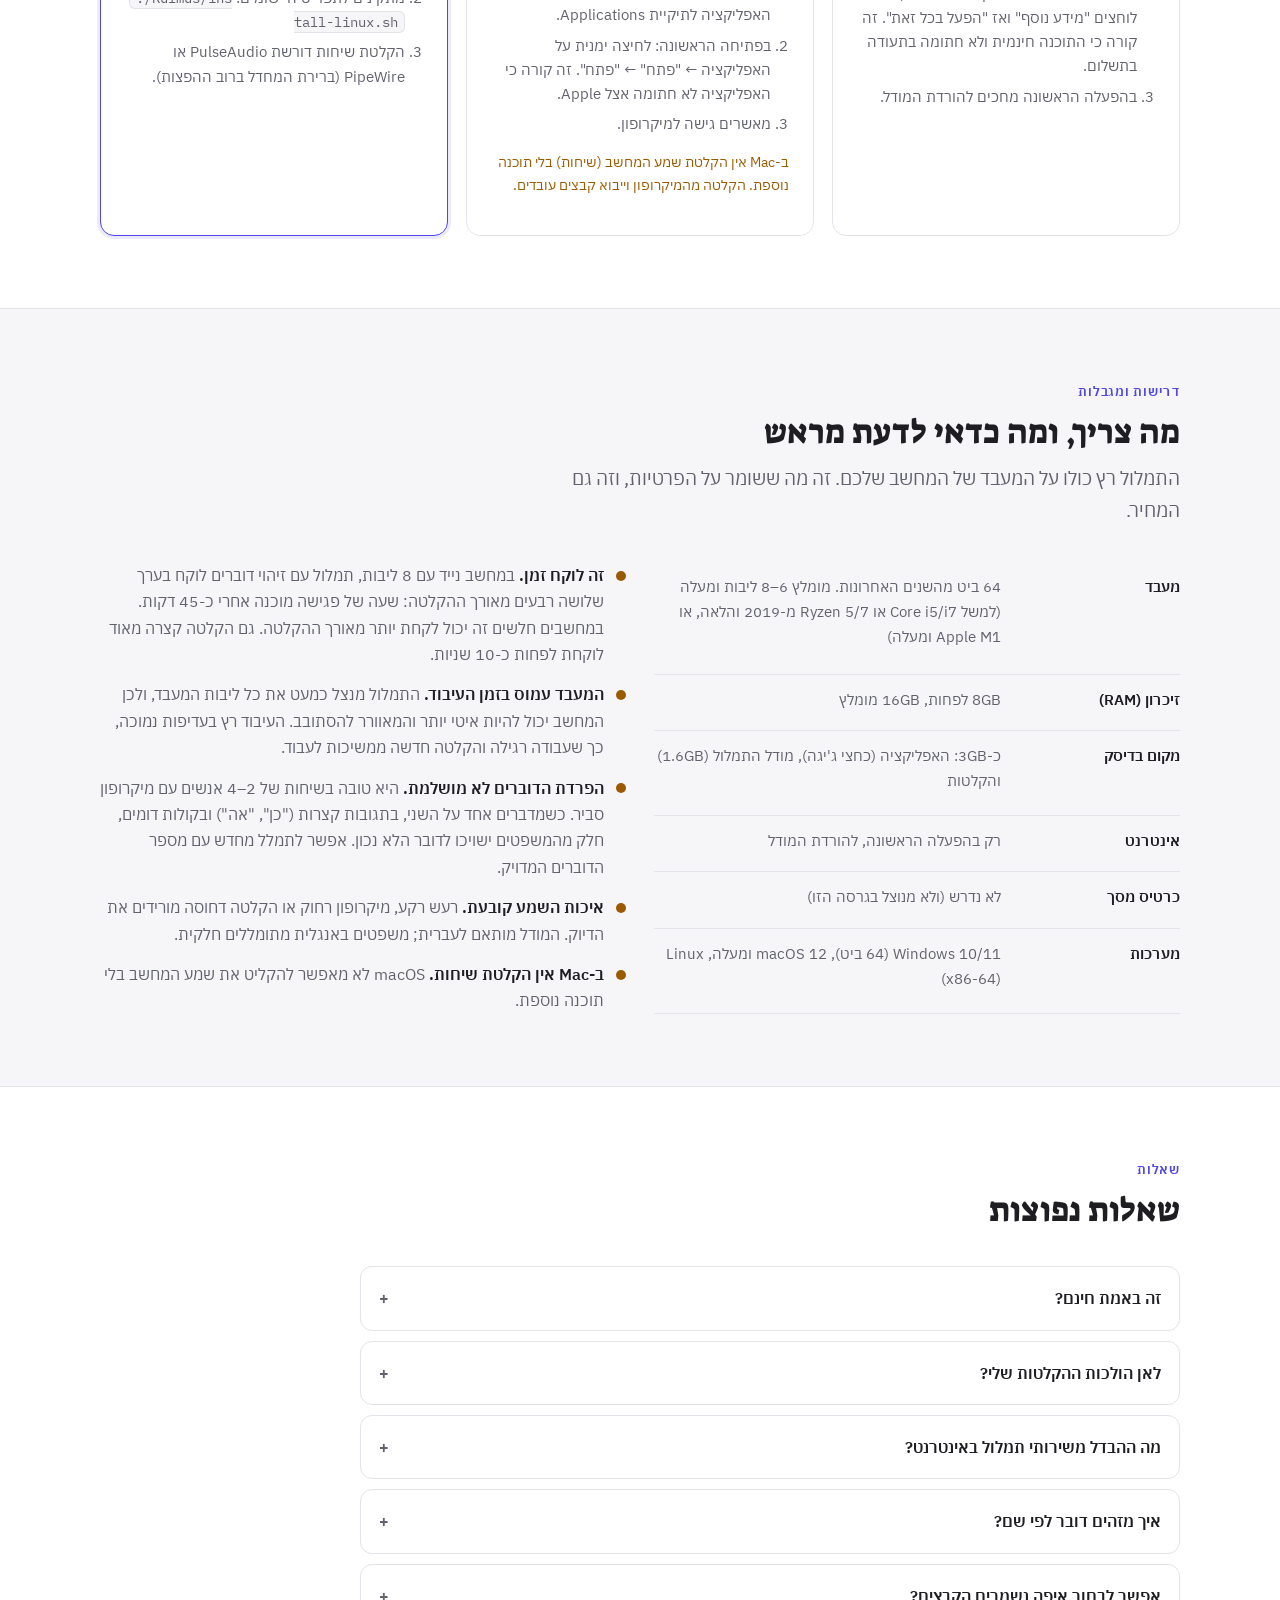
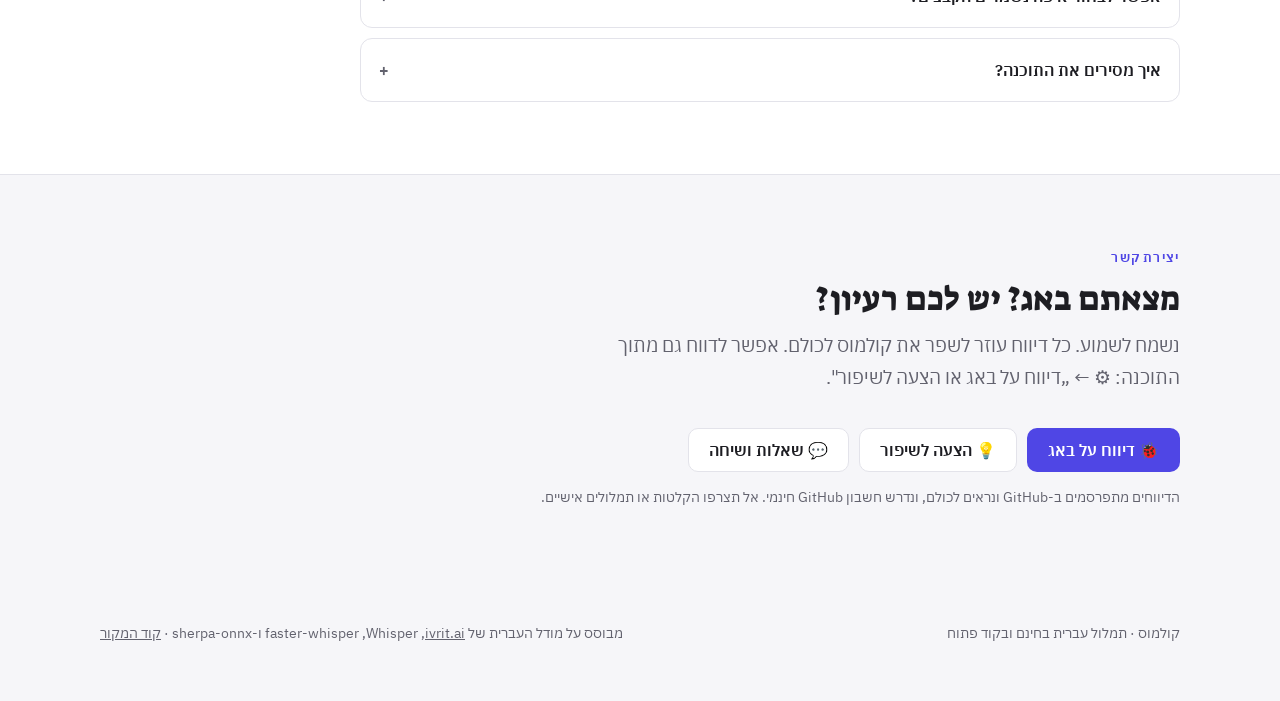
==== commit 2c5e761f: "Bug-report and idea forms, contact section and optional GoatCounter on the site, report menu in the " ====
--- a/site/index.html
+++ b/site/index.html
@@ -157,6 +157,8 @@
 .os .count { font-size: .85rem; color: var(--muted); }
 .os .count b { font-family: var(--mono); font-weight: 500; color: var(--ink); }
 .note { font-size: .88rem; color: var(--warn); }
+.buttons.contact { display: flex; flex-wrap: wrap; gap: 10px; margin-top: 20px; }
+#contact .note { color: var(--muted); margin-top: 14px; }
 @media (max-width: 900px) { .dl-grid { grid-template-columns: minmax(0, 1fr); } }
 
 /* requirements + limits */
@@ -197,6 +199,7 @@
       <a href="#download">הורדה</a>
       <a href="#requirements">דרישות ומגבלות</a>
       <a href="#faq">שאלות</a>
+      <a href="#contact">יצירת קשר</a>
     </nav>
     <a class="btn btn-primary btn-sm" href="#download">הורדה חינם</a>
   </div>
@@ -384,12 +387,26 @@
       </div>
     </div>
   </section>
+
+  <section class="band" id="contact">
+    <div class="wrap">
+      <div class="head"><span class="eyebrow">יצירת קשר</span><h2>מצאתם באג? יש לכם רעיון?</h2>
+        <p>נשמח לשמוע. כל דיווח עוזר לשפר את קולמוס לכולם. אפשר לדווח גם מתוך התוכנה: ⚙ ← „דיווח על באג או הצעה לשיפור".</p></div>
+      <div class="buttons contact">
+        <a class="btn btn-primary" data-issue="bug.yml" href="#">🐞 דיווח על באג</a>
+        <a class="btn btn-quiet" data-issue="idea.yml" href="#">💡 הצעה לשיפור</a>
+        <a class="btn btn-quiet" data-path="discussions" href="#">💬 שאלות ושיחה</a>
+      </div>
+      <p class="note">הדיווחים מתפרסמים ב-GitHub ונראים לכולם, ונדרש חשבון GitHub חינמי. אל תצרפו הקלטות או תמלולים אישיים.</p>
+    </div>
+  </section>
 </main>
 
 <footer>
   <div class="wrap">
     <span>קולמוס · תמלול עברית בחינם ובקוד פתוח</span>
     <span>מבוסס על מודל העברית של <a href="https://huggingface.co/ivrit-ai/whisper-large-v3-turbo-ct2" rel="noopener">ivrit.ai</a>, ‏Whisper, ‏faster-whisper ו-sherpa-onnx · <a id="source-link" href="#" rel="noopener">קוד המקור</a></span>
+    <span id="privacy-note" hidden>האתר סופר כניסות בעזרת GoatCounter, בלי עוגיות ובלי מידע אישי.</span>
   </div>
 </footer>
 
@@ -399,6 +416,7 @@
   repo: "omrin/kulmus",   // GitHub repository whose Releases hold the installers
   counterEndpoint: "",                      // optional, own server: "api/stats.php" (see api/README)
   downloadVia: "",                          // optional, own server: "api/download.php?file="
+  goatcounter: "",                          // visit counter: the code chosen at goatcounter.com, e.g. "kulmus"
 };
 // --------------------------------------------------------------------------------------------------
 
@@ -407,6 +425,25 @@
 const hrefFor = (asset) => CONFIG.downloadVia ? CONFIG.downloadVia + encodeURIComponent(asset) : releaseUrl(asset);
 
 document.getElementById("source-link").href = configured ? `https://github.com/${CONFIG.repo}` : "#";
+document.querySelectorAll("[data-issue]").forEach((a) => {
+  a.href = configured ? `https://github.com/${CONFIG.repo}/issues/new?template=${a.dataset.issue}` : "#contact";
+  a.rel = "noopener";
+});
+document.querySelectorAll("[data-path]").forEach((a) => {
+  a.href = configured ? `https://github.com/${CONFIG.repo}/${a.dataset.path}` : "#contact";
+  a.rel = "noopener";
+});
+
+// visit counter: GoatCounter counts page views without cookies and without personal data
+if (CONFIG.goatcounter) {
+  const gc = document.createElement("script");
+  gc.async = true;
+  gc.src = "https://gc.zgo.at/count.js";
+  gc.dataset.goatcounter = `https://${CONFIG.goatcounter}.goatcounter.com/count`;
+  document.body.appendChild(gc);
+  document.getElementById("privacy-note").hidden = false;
+}
+
 document.querySelectorAll("[data-asset]").forEach((a) => {
   a.href = configured ? hrefFor(a.dataset.asset) : "#download";
   a.rel = "noopener";
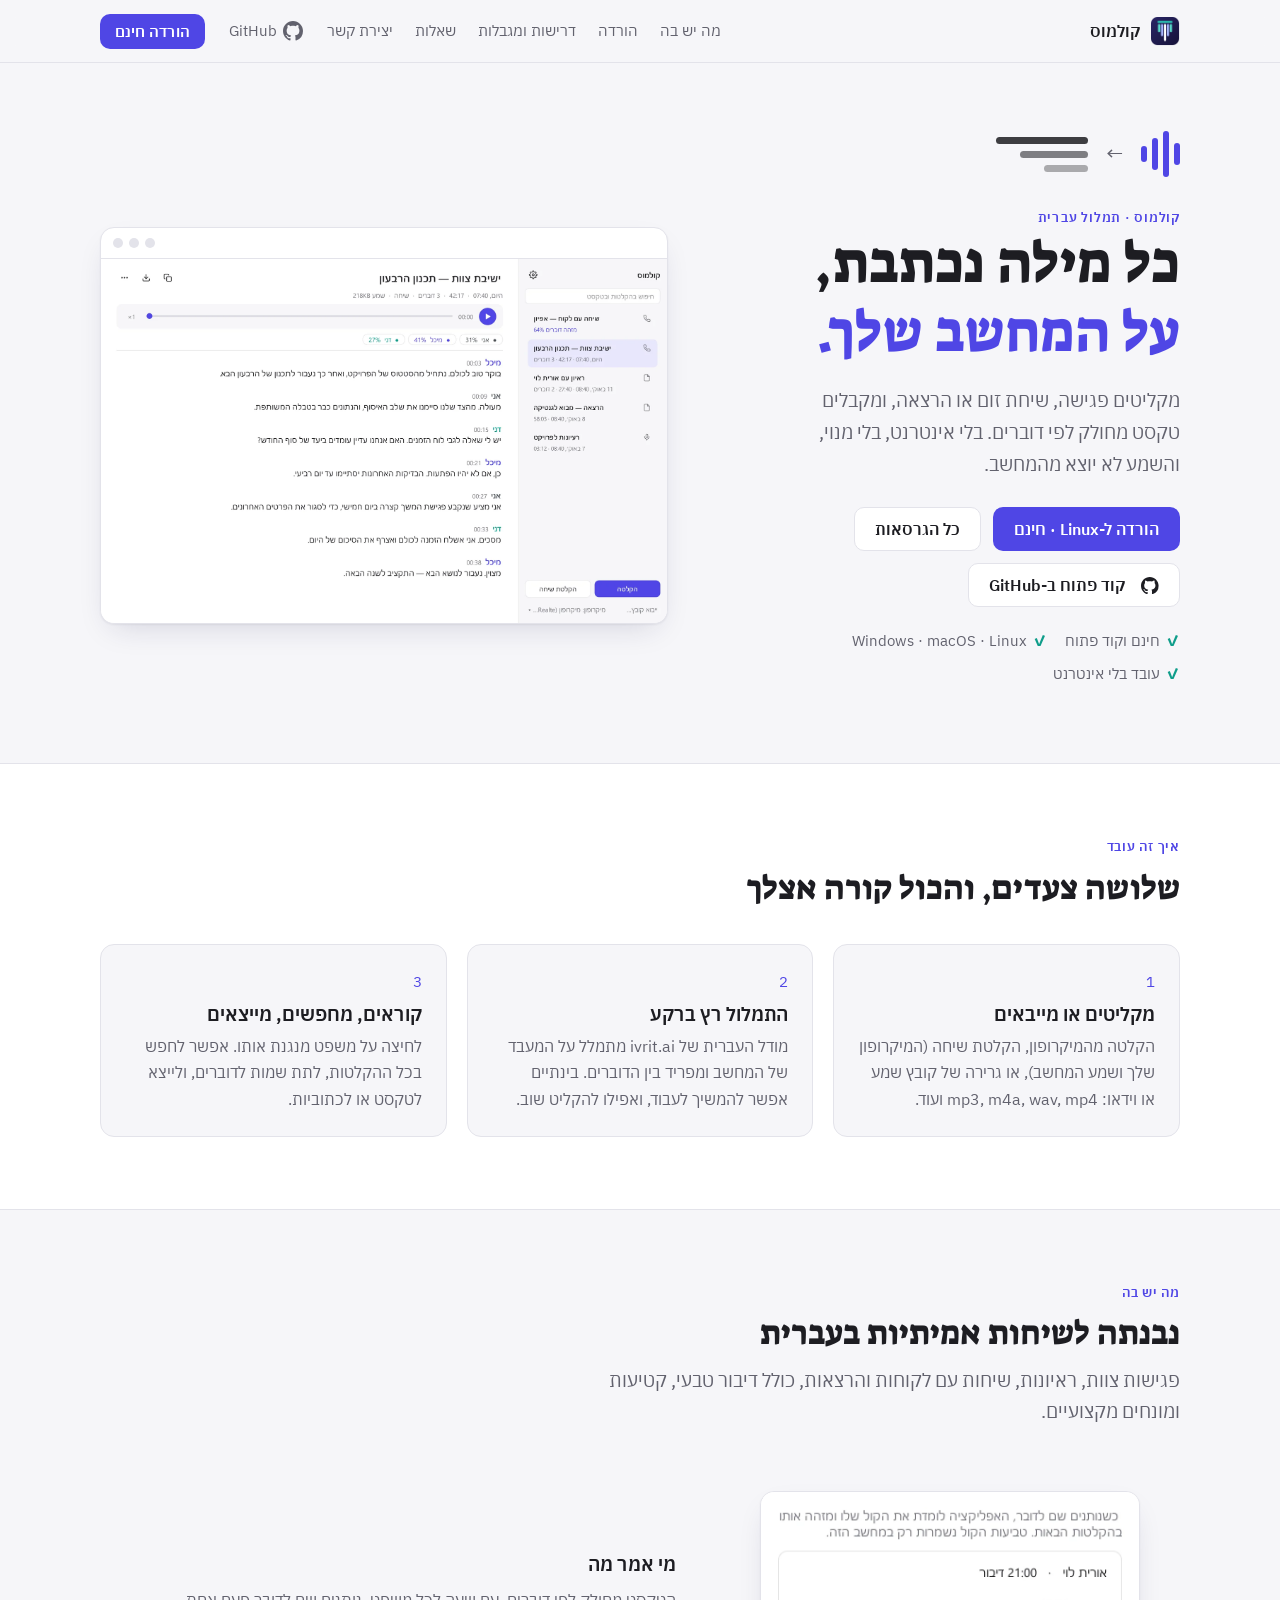
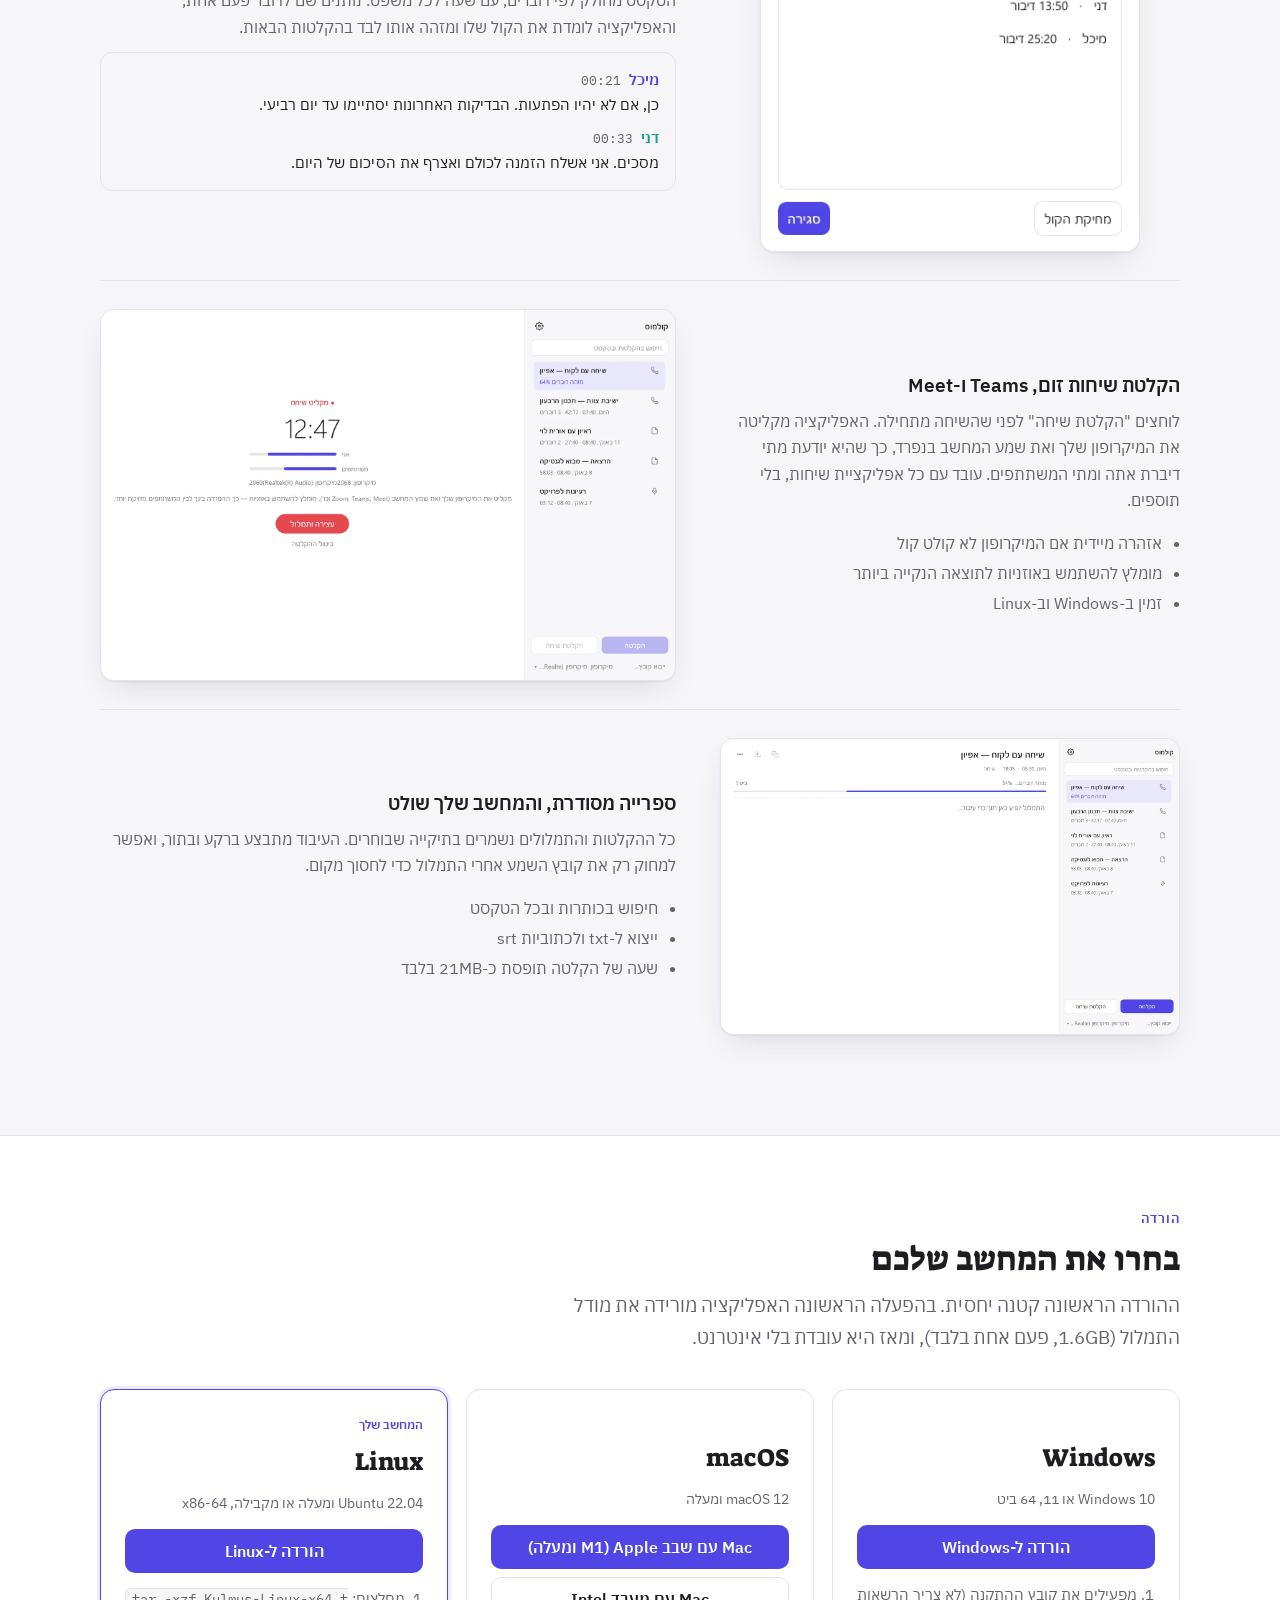
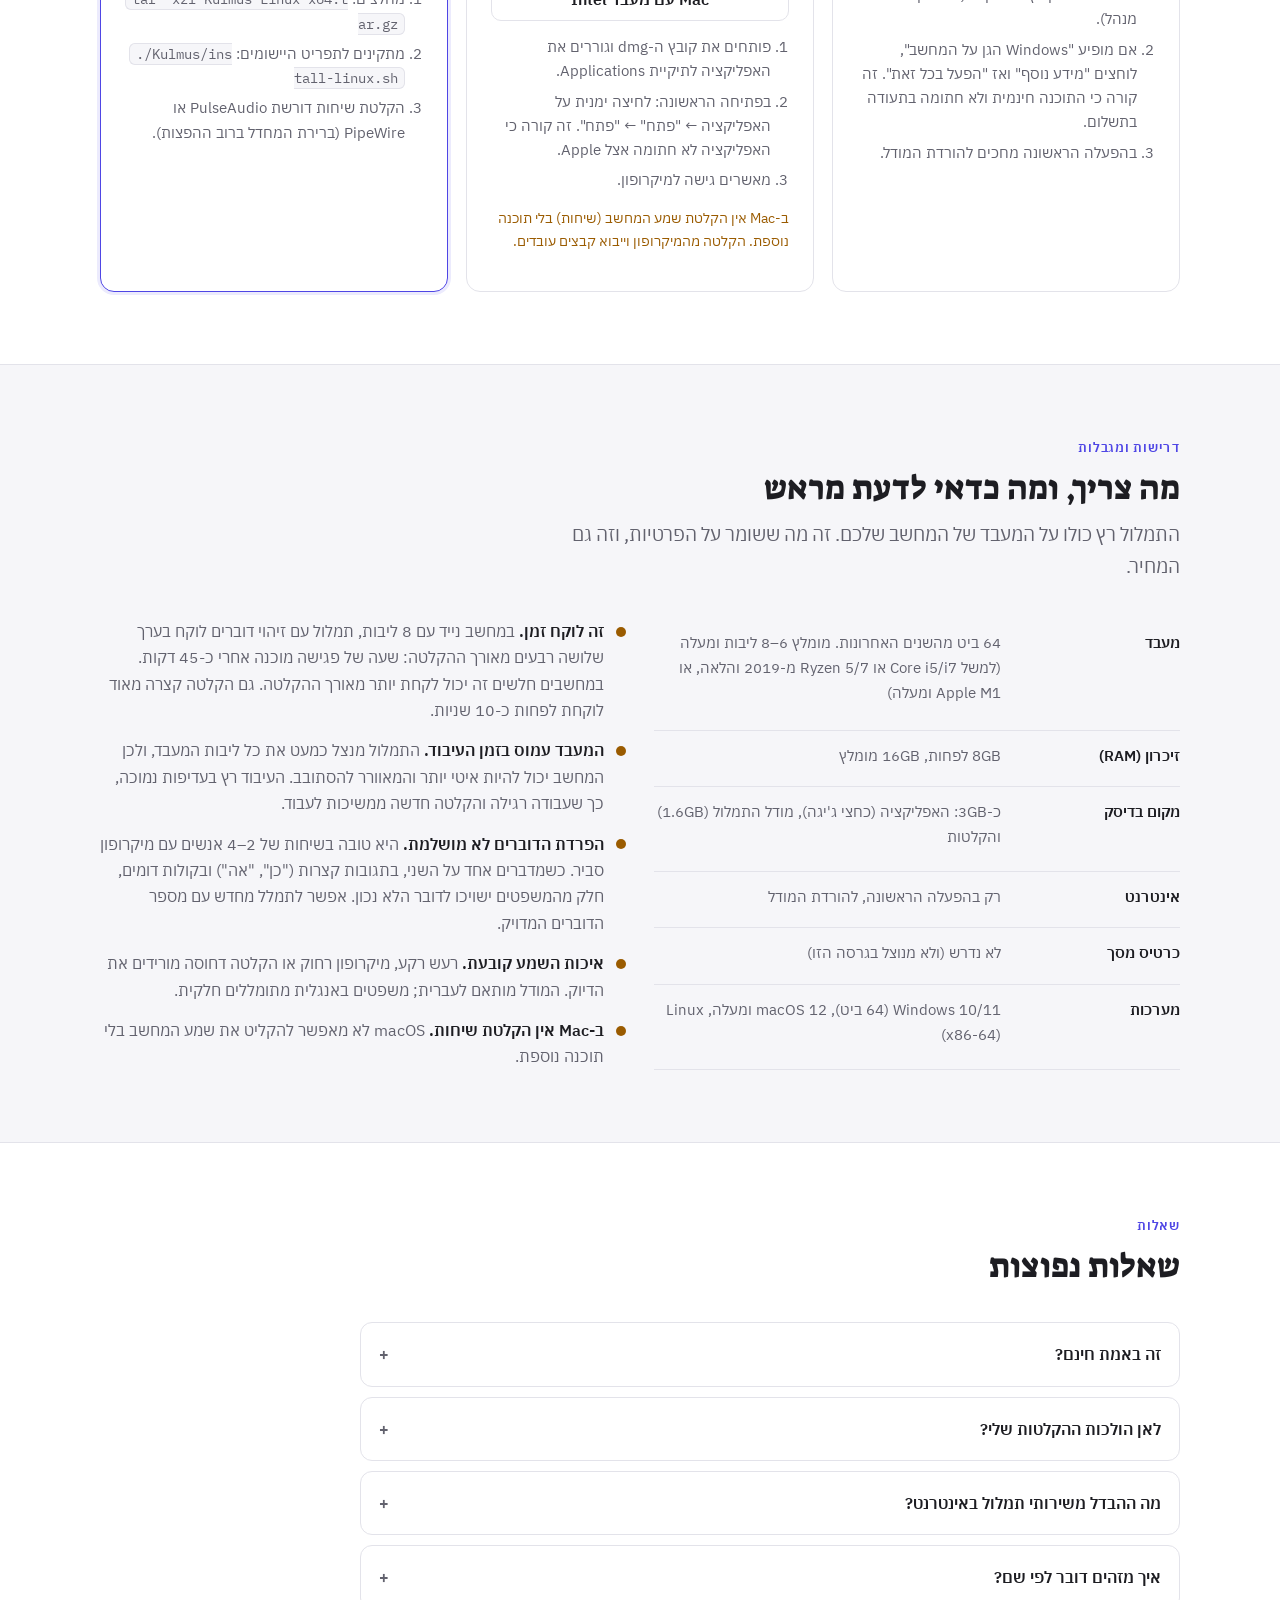
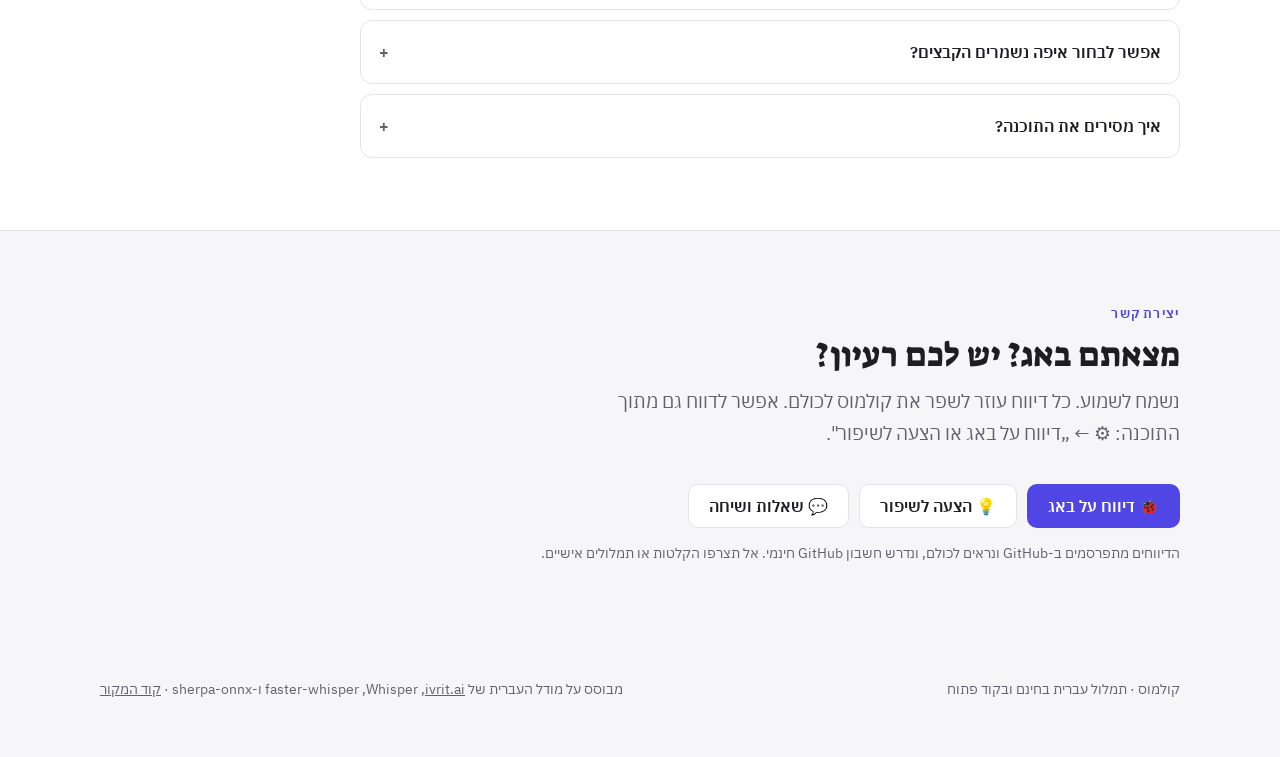
==== commit 6f6089c1: "Site: GitHub link in the header and the hero Co-Authored-By: Claude Opus 5.5 <noreply@anthropic.com>" ====
--- a/site/index.html
+++ b/site/index.html
@@ -71,6 +71,12 @@
 nav.links { display: flex; gap: 22px; margin-inline-start: auto; font-size: .95rem; }
 nav.links a { color: var(--muted); text-decoration: none; }
 nav.links a:hover { color: var(--ink); }
+.gh-mark { width: 1.1em; height: 1.1em; flex: none; vertical-align: -.18em; }
+.btn .gh-mark { margin-inline-end: 8px; }
+.gh-link { display: inline-flex; align-items: center; gap: 6px; color: var(--muted); text-decoration: none; font-size: .95rem; }
+.gh-link:hover { color: var(--ink); }
+.gh-link .gh-mark { width: 20px; height: 20px; }
+@media (max-width: 560px) { .gh-link span { display: none; } }
 .btn { display: inline-flex; align-items: center; justify-content: center; gap: 8px; border-radius: 10px; padding: 11px 20px;
   font: 600 1rem var(--body); text-decoration: none; border: 1px solid transparent; cursor: pointer; white-space: nowrap; }
 .btn-primary { background: var(--accent); color: var(--accent-ink); }
@@ -78,7 +84,7 @@
 .btn-quiet { background: var(--surface); color: var(--ink); border-color: var(--line); }
 .btn-quiet:hover { border-color: var(--muted); }
 .btn-sm { padding: 7px 14px; font-size: .92rem; }
-@media (max-width: 760px) { nav.links { display: none; } header.top .btn { margin-inline-start: auto; } }
+@media (max-width: 760px) { nav.links { display: none; } header.top .gh-link { margin-inline-start: auto; } }
 
 /* hero */
 .hero { padding-block: 64px 40px; }
@@ -201,6 +207,7 @@
       <a href="#faq">שאלות</a>
       <a href="#contact">יצירת קשר</a>
     </nav>
+    <a class="gh-link" data-gh href="https://github.com/omrin/kulmus" rel="noopener" aria-label="קולמוס ב-GitHub" title="קוד המקור ב-GitHub"><svg class="gh-mark" viewBox="0 0 16 16" aria-hidden="true"><path fill="currentColor" d="M8 0C3.58 0 0 3.58 0 8c0 3.54 2.29 6.53 5.47 7.59.4.07.55-.17.55-.38 0-.19-.01-.82-.01-1.49-2.01.37-2.53-.49-2.69-.94-.09-.23-.48-.94-.82-1.13-.28-.15-.68-.52-.01-.53.63-.01 1.08.58 1.23.82.72 1.21 1.87.87 2.33.66.07-.52.28-.87.51-1.07-1.78-.2-3.64-.89-3.64-3.95 0-.87.31-1.59.82-2.15-.08-.2-.36-1.02.08-2.12 0 0 .67-.21 2.2.82.64-.18 1.32-.27 2-.27.68 0 1.36.09 2 .27 1.53-1.04 2.2-.82 2.2-.82.44 1.1.16 1.92.08 2.12.51.56.82 1.27.82 2.15 0 3.07-1.87 3.75-3.65 3.95.29.25.54.73.54 1.48 0 1.07-.01 1.93-.01 2.2 0 .21.15.46.55.38A8.013 8.013 0 0016 8c0-4.42-3.58-8-8-8z"/></svg><span>GitHub</span></a>
     <a class="btn btn-primary btn-sm" href="#download">הורדה חינם</a>
   </div>
 </header>
@@ -220,6 +227,7 @@
         <div class="cta">
           <a class="btn btn-primary" id="hero-dl" href="#download">הורדה חינם</a>
           <a class="btn btn-quiet" href="#download">כל הגרסאות</a>
+          <a class="btn btn-quiet" data-gh href="https://github.com/omrin/kulmus" rel="noopener"><svg class="gh-mark" viewBox="0 0 16 16" aria-hidden="true"><path fill="currentColor" d="M8 0C3.58 0 0 3.58 0 8c0 3.54 2.29 6.53 5.47 7.59.4.07.55-.17.55-.38 0-.19-.01-.82-.01-1.49-2.01.37-2.53-.49-2.69-.94-.09-.23-.48-.94-.82-1.13-.28-.15-.68-.52-.01-.53.63-.01 1.08.58 1.23.82.72 1.21 1.87.87 2.33.66.07-.52.28-.87.51-1.07-1.78-.2-3.64-.89-3.64-3.95 0-.87.31-1.59.82-2.15-.08-.2-.36-1.02.08-2.12 0 0 .67-.21 2.2.82.64-.18 1.32-.27 2-.27.68 0 1.36.09 2 .27 1.53-1.04 2.2-.82 2.2-.82.44 1.1.16 1.92.08 2.12.51.56.82 1.27.82 2.15 0 3.07-1.87 3.75-3.65 3.95.29.25.54.73.54 1.48 0 1.07-.01 1.93-.01 2.2 0 .21.15.46.55.38A8.013 8.013 0 0016 8c0-4.42-3.58-8-8-8z"/></svg>קוד פתוח ב-GitHub</a>
         </div>
         <div class="facts"><span>חינם וקוד פתוח</span><span>Windows · macOS · Linux</span><span>עובד בלי אינטרנט</span></div>
         <p class="counter" id="total-count" aria-live="polite"></p>
@@ -425,6 +433,7 @@
 const hrefFor = (asset) => CONFIG.downloadVia ? CONFIG.downloadVia + encodeURIComponent(asset) : releaseUrl(asset);
 
 document.getElementById("source-link").href = configured ? `https://github.com/${CONFIG.repo}` : "#";
+document.querySelectorAll("[data-gh]").forEach((a) => { if (configured) a.href = `https://github.com/${CONFIG.repo}`; });
 document.querySelectorAll("[data-issue]").forEach((a) => {
   a.href = configured ? `https://github.com/${CONFIG.repo}/issues/new?template=${a.dataset.issue}` : "#contact";
   a.rel = "noopener";
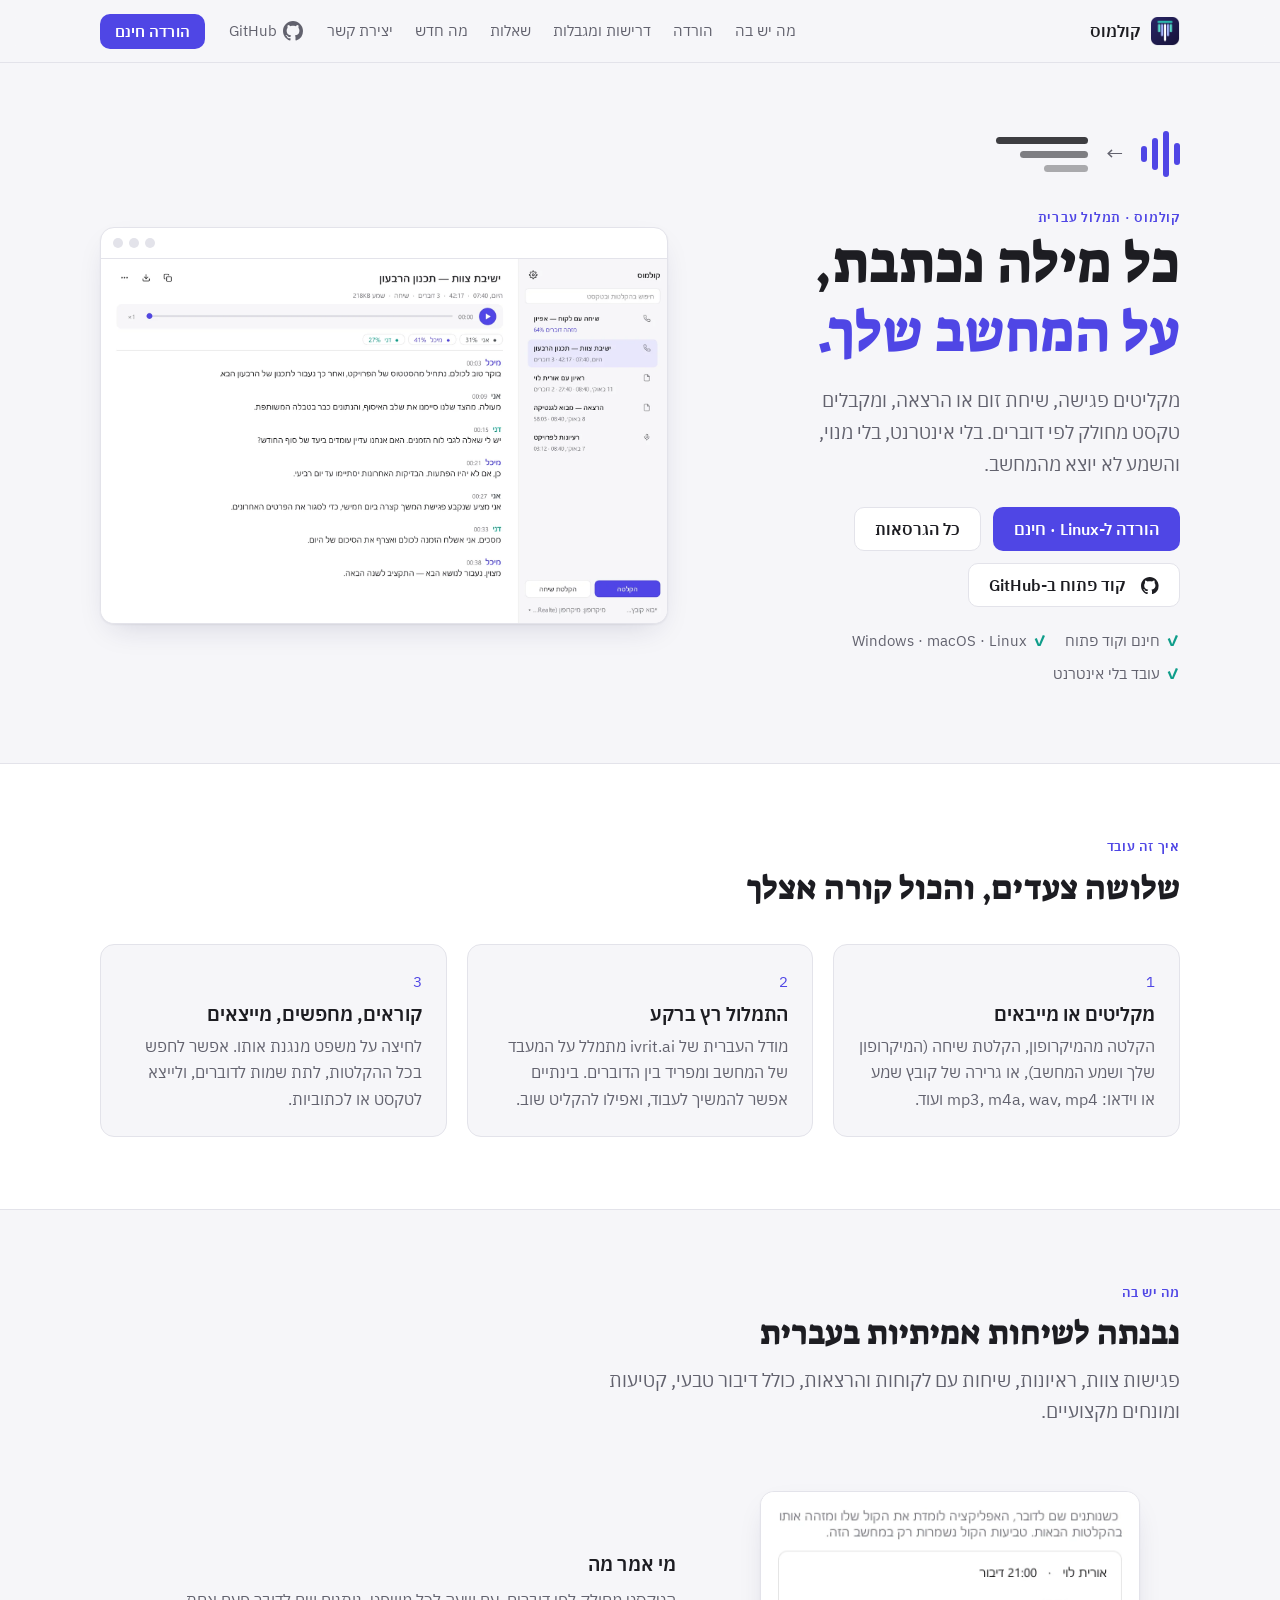
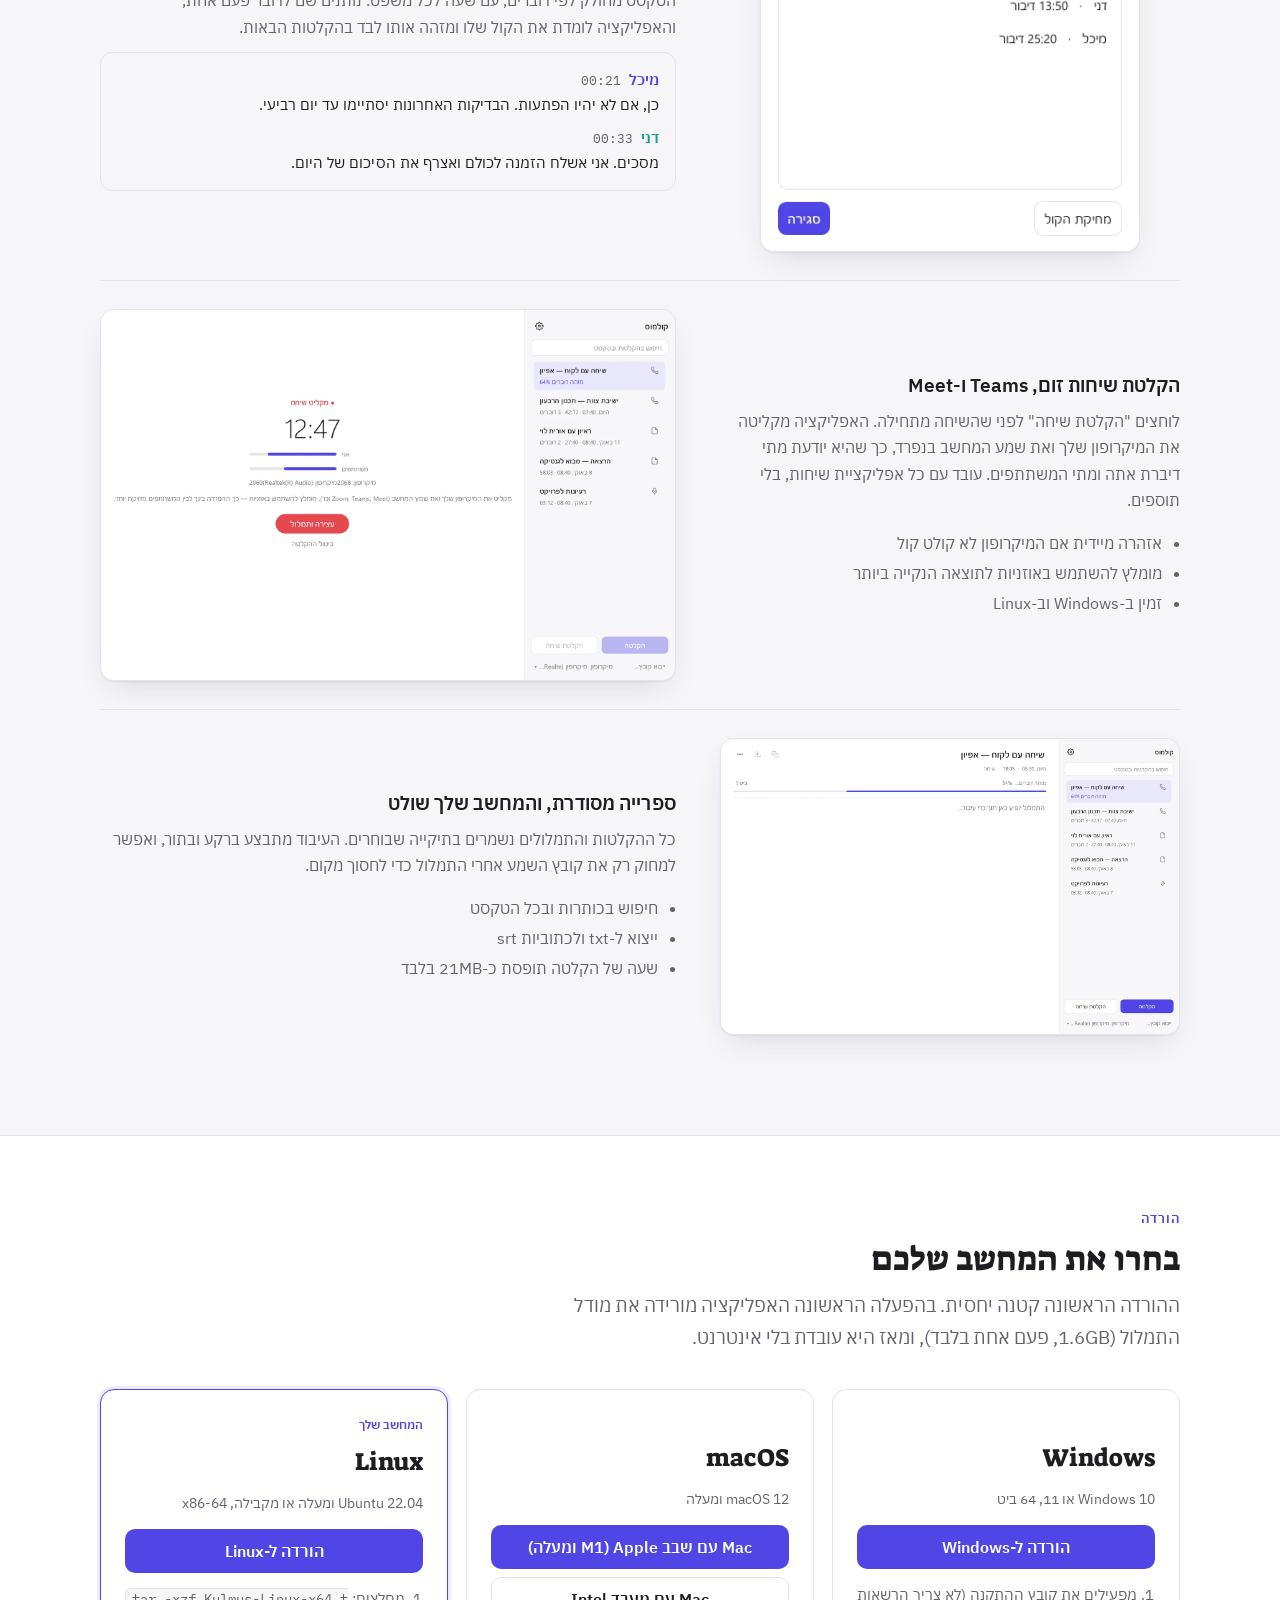
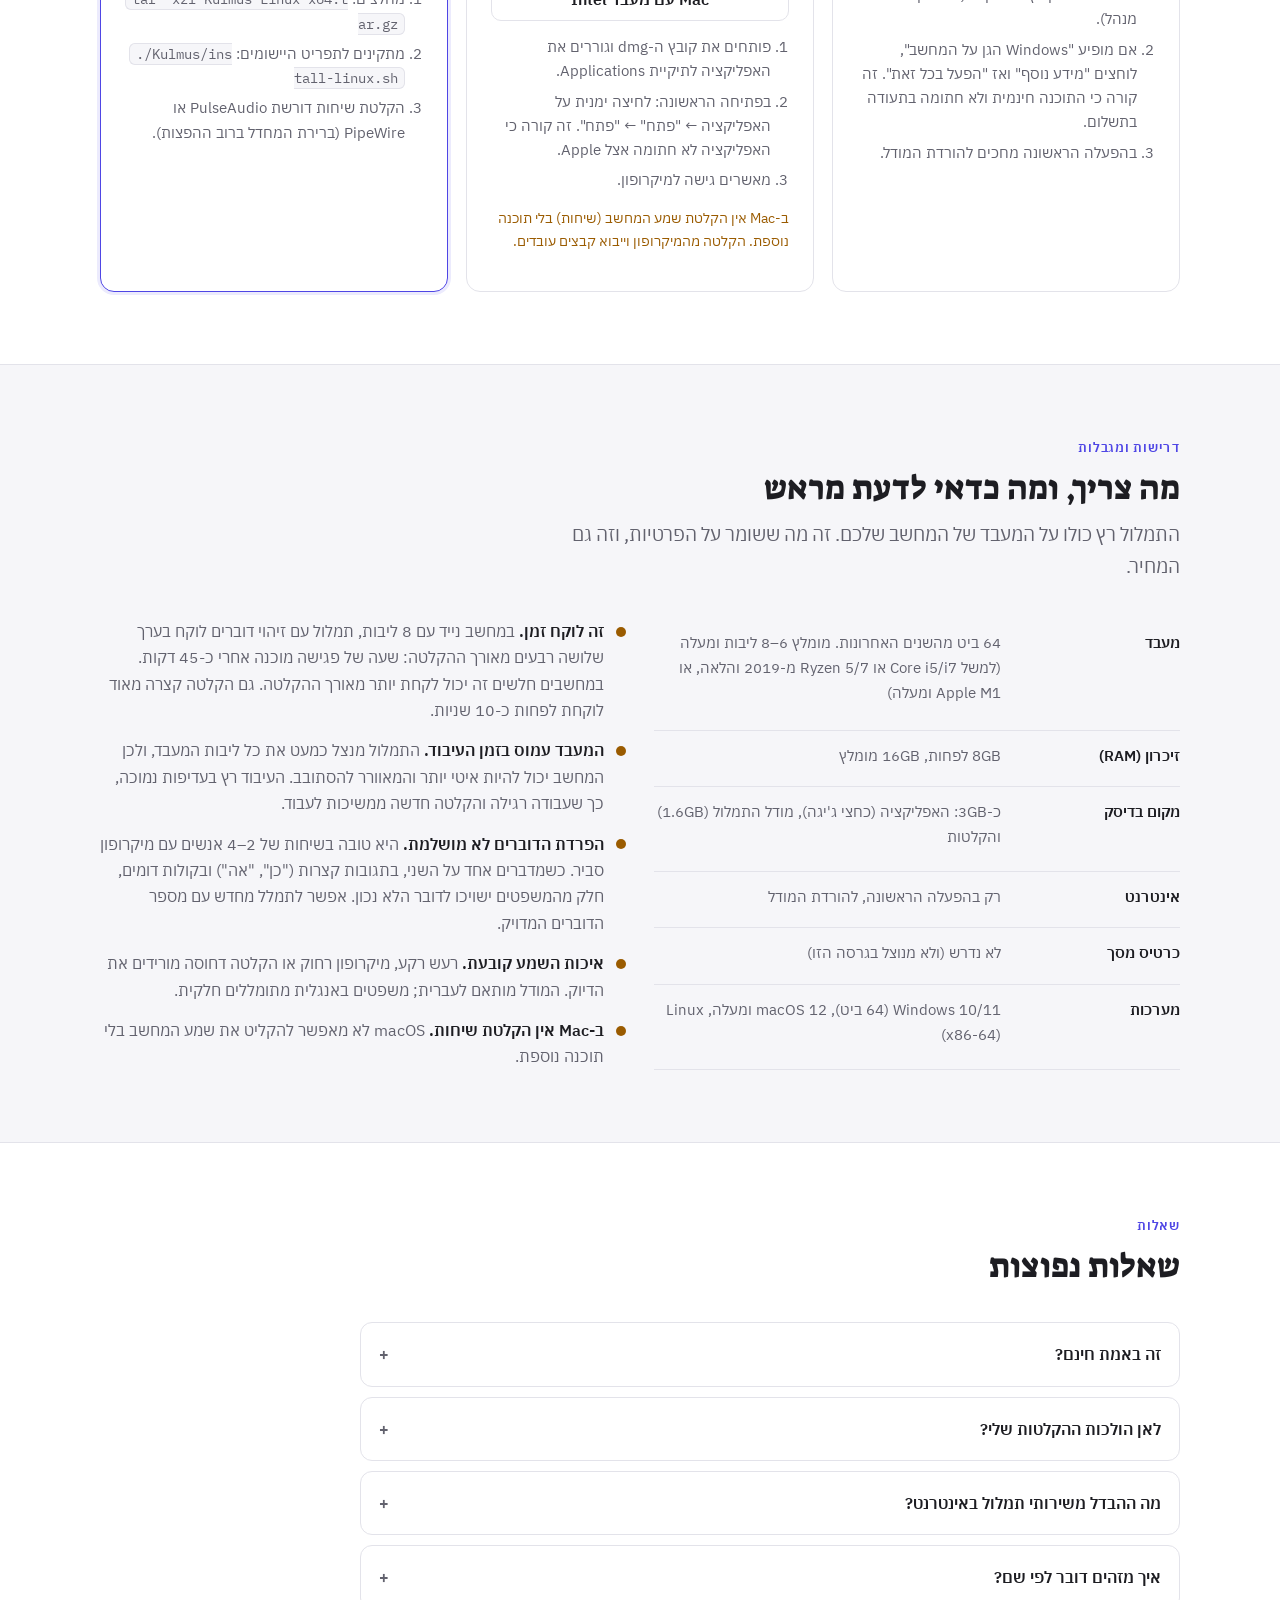
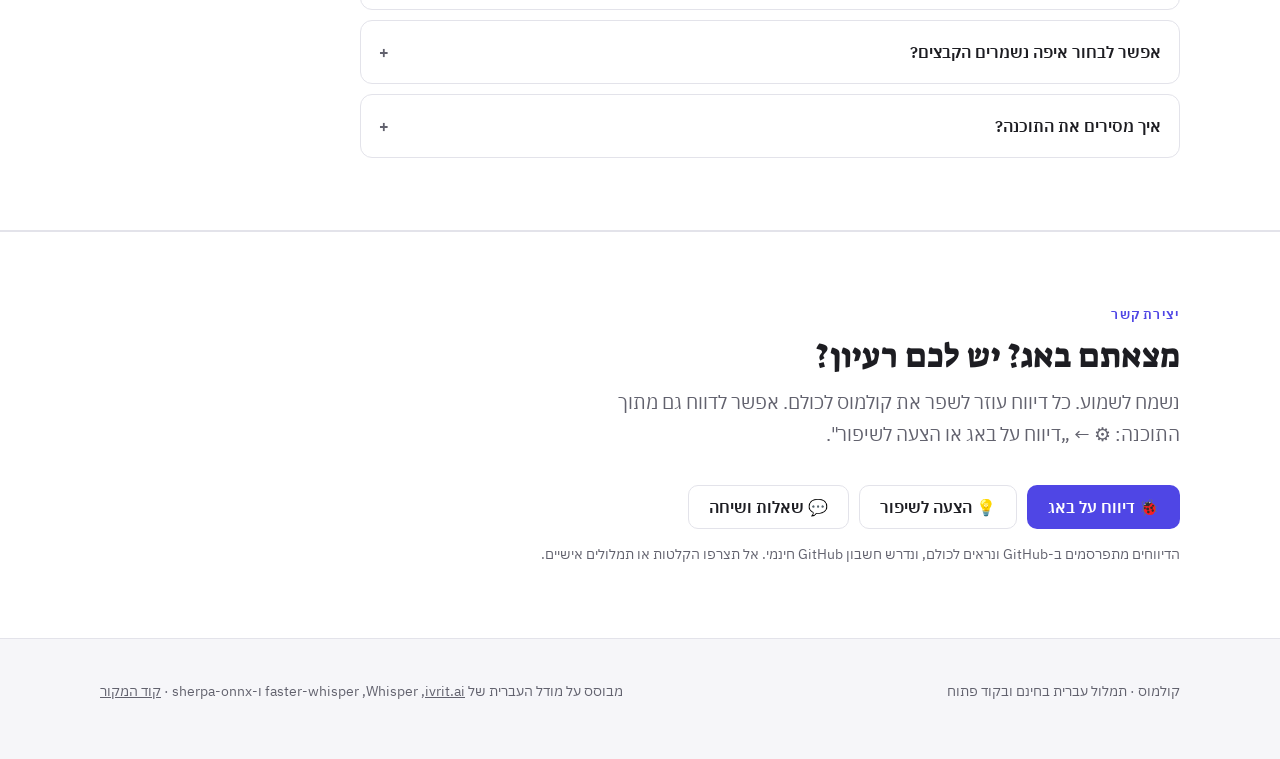
==== commit 399e9132: "Changelog: CHANGELOG.md feeds the GitHub release notes and a 'what's new' section on the site Co-Aut" ====
--- a/site/index.html
+++ b/site/index.html
@@ -182,6 +182,13 @@
 
 /* questions */
 .faq { display: grid; gap: 10px; max-width: 820px; }
+.news { display: grid; gap: 14px; max-width: 820px; }
+.rel { background: var(--surface); border: 1px solid var(--line); border-radius: 12px; padding: 16px 20px; }
+.rel h3 { display: flex; align-items: center; gap: 10px; font-size: 1.05rem; margin: 0 0 6px; }
+.rel-date { margin-inline-start: auto; color: var(--muted); font-weight: 400; font-size: .88rem; font-family: var(--mono); }
+.tag-new { background: var(--accent-soft); color: var(--accent); font-size: .75rem; font-weight: 600; padding: 2px 8px; border-radius: 99px; }
+.rel ul { margin: 0; padding-inline-start: 20px; color: var(--muted); display: grid; gap: 4px; }
+.news-all { margin-top: 14px; font-size: .92rem; }
 details.q { background: var(--surface); border: 1px solid var(--line); border-radius: 12px; padding: 4px 18px; }
 details.q summary { cursor: pointer; font-weight: 600; padding-block: 14px; list-style: none; display: flex; justify-content: space-between; gap: 12px; }
 details.q summary::-webkit-details-marker { display: none; }
@@ -205,6 +212,7 @@
       <a href="#download">הורדה</a>
       <a href="#requirements">דרישות ומגבלות</a>
       <a href="#faq">שאלות</a>
+      <a href="#news">מה חדש</a>
       <a href="#contact">יצירת קשר</a>
     </nav>
     <a class="gh-link" data-gh href="https://github.com/omrin/kulmus" rel="noopener" aria-label="קולמוס ב-GitHub" title="קוד המקור ב-GitHub"><svg class="gh-mark" viewBox="0 0 16 16" aria-hidden="true"><path fill="currentColor" d="M8 0C3.58 0 0 3.58 0 8c0 3.54 2.29 6.53 5.47 7.59.4.07.55-.17.55-.38 0-.19-.01-.82-.01-1.49-2.01.37-2.53-.49-2.69-.94-.09-.23-.48-.94-.82-1.13-.28-.15-.68-.52-.01-.53.63-.01 1.08.58 1.23.82.72 1.21 1.87.87 2.33.66.07-.52.28-.87.51-1.07-1.78-.2-3.64-.89-3.64-3.95 0-.87.31-1.59.82-2.15-.08-.2-.36-1.02.08-2.12 0 0 .67-.21 2.2.82.64-.18 1.32-.27 2-.27.68 0 1.36.09 2 .27 1.53-1.04 2.2-.82 2.2-.82.44 1.1.16 1.92.08 2.12.51.56.82 1.27.82 2.15 0 3.07-1.87 3.75-3.65 3.95.29.25.54.73.54 1.48 0 1.07-.01 1.93-.01 2.2 0 .21.15.46.55.38A8.013 8.013 0 0016 8c0-4.42-3.58-8-8-8z"/></svg><span>GitHub</span></a>
@@ -396,7 +404,16 @@
     </div>
   </section>
 
-  <section class="band" id="contact">
+  <section class="band" id="news" hidden>
+    <div class="wrap">
+      <div class="head"><span class="eyebrow">עדכונים</span><h2>מה חדש</h2>
+        <p>התוכנה לא מתעדכנת לבד: כדי לקבל גרסה חדשה מורידים ומתקינים אותה מחדש. ההקלטות והקולות השמורים נשארים.</p></div>
+      <div class="news" id="news-list"></div>
+      <p class="news-all"><a data-path="releases" href="#" rel="noopener">כל הגרסאות ב-GitHub ←</a></p>
+    </div>
+  </section>
+
+  <section class="band alt" id="contact">
     <div class="wrap">
       <div class="head"><span class="eyebrow">יצירת קשר</span><h2>מצאתם באג? יש לכם רעיון?</h2>
         <p>נשמח לשמוע. כל דיווח עוזר לשפר את קולמוס לכולם. אפשר לדווח גם מתוך התוכנה: ⚙ ← „דיווח על באג או הצעה לשיפור".</p></div>
@@ -480,6 +497,21 @@
   }
 }
 
+// "what's new": the notes of the latest releases (written from CHANGELOG.md when a version is released)
+const esc = (s) => s.replace(/[&<>"']/g, (c) => ({ "&": "&amp;", "<": "&lt;", ">": "&gt;", '"': "&quot;", "'": "&#39;" }[c]));
+function showNews(releases) {
+  const list = releases.filter((r) => !r.draft && !r.prerelease && r.body).slice(0, 3);
+  if (!list.length) return;
+  document.getElementById("news-list").innerHTML = list.map((r, i) => {
+    const items = r.body.split("\n").filter((l) => /^\s*[-*] /.test(l))
+      .map((l) => `<li>${esc(l.replace(/^\s*[-*] /, ""))}</li>`).join("");
+    const date = new Date(r.published_at).toLocaleDateString("he-IL");
+    return `<article class="rel"><h3>גרסה ${esc(r.tag_name.replace(/^v/, ""))}${i === 0 ? ' <span class="tag-new">חדש</span>' : ""}` +
+           `<span class="rel-date">${date}</span></h3><ul>${items}</ul></article>`;
+  }).join("");
+  document.getElementById("news").hidden = false;
+}
+
 // download counts: GitHub keeps a count per release file; an own-server counter can be added
 const fmt = (n) => n.toLocaleString("he-IL");
 async function loadCounts() {
@@ -488,7 +520,9 @@
     if (configured) {
       const r = await fetch(`https://api.github.com/repos/${CONFIG.repo}/releases?per_page=100`);
       if (r.ok) {
-        for (const rel of await r.json()) for (const a of rel.assets || []) counts[a.name] = (counts[a.name] || 0) + a.download_count;
+        const releases = await r.json();
+        for (const rel of releases) for (const a of rel.assets || []) counts[a.name] = (counts[a.name] || 0) + a.download_count;
+        showNews(releases);
       }
     }
     if (CONFIG.counterEndpoint) {
